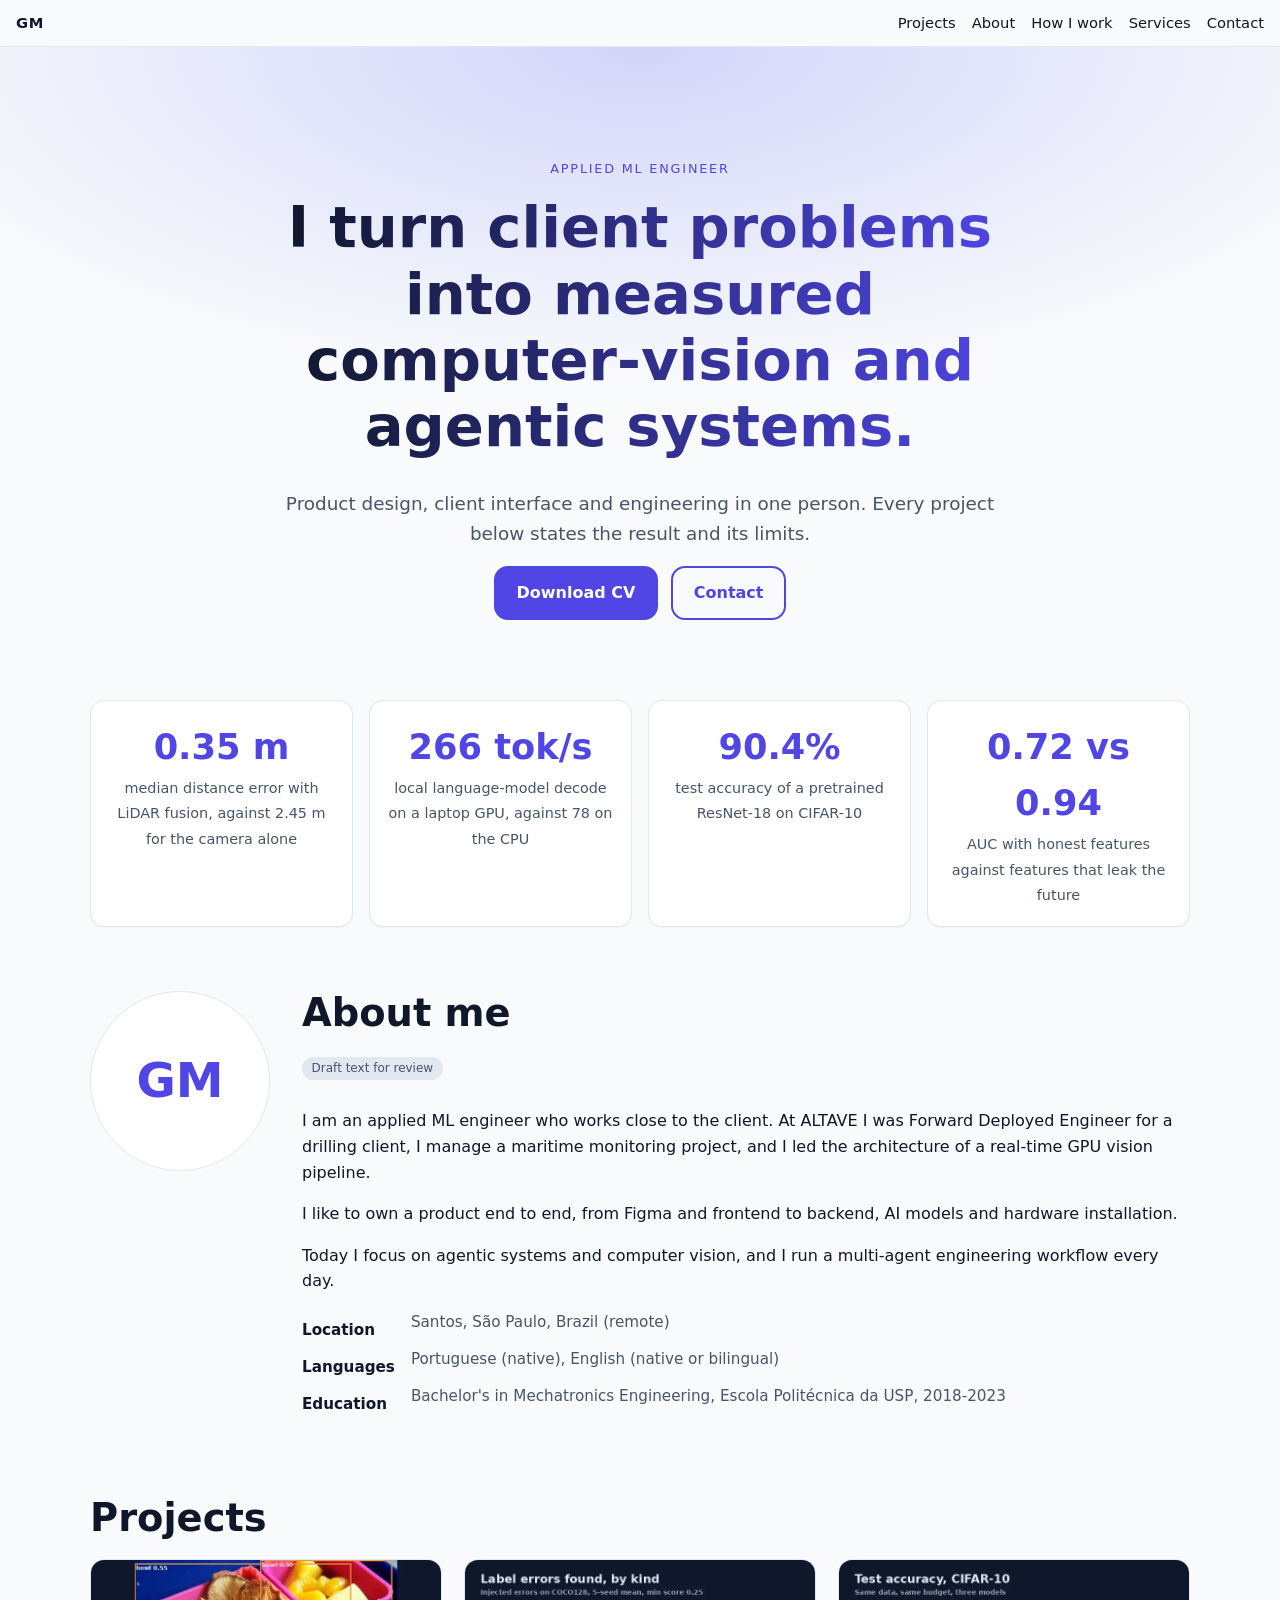
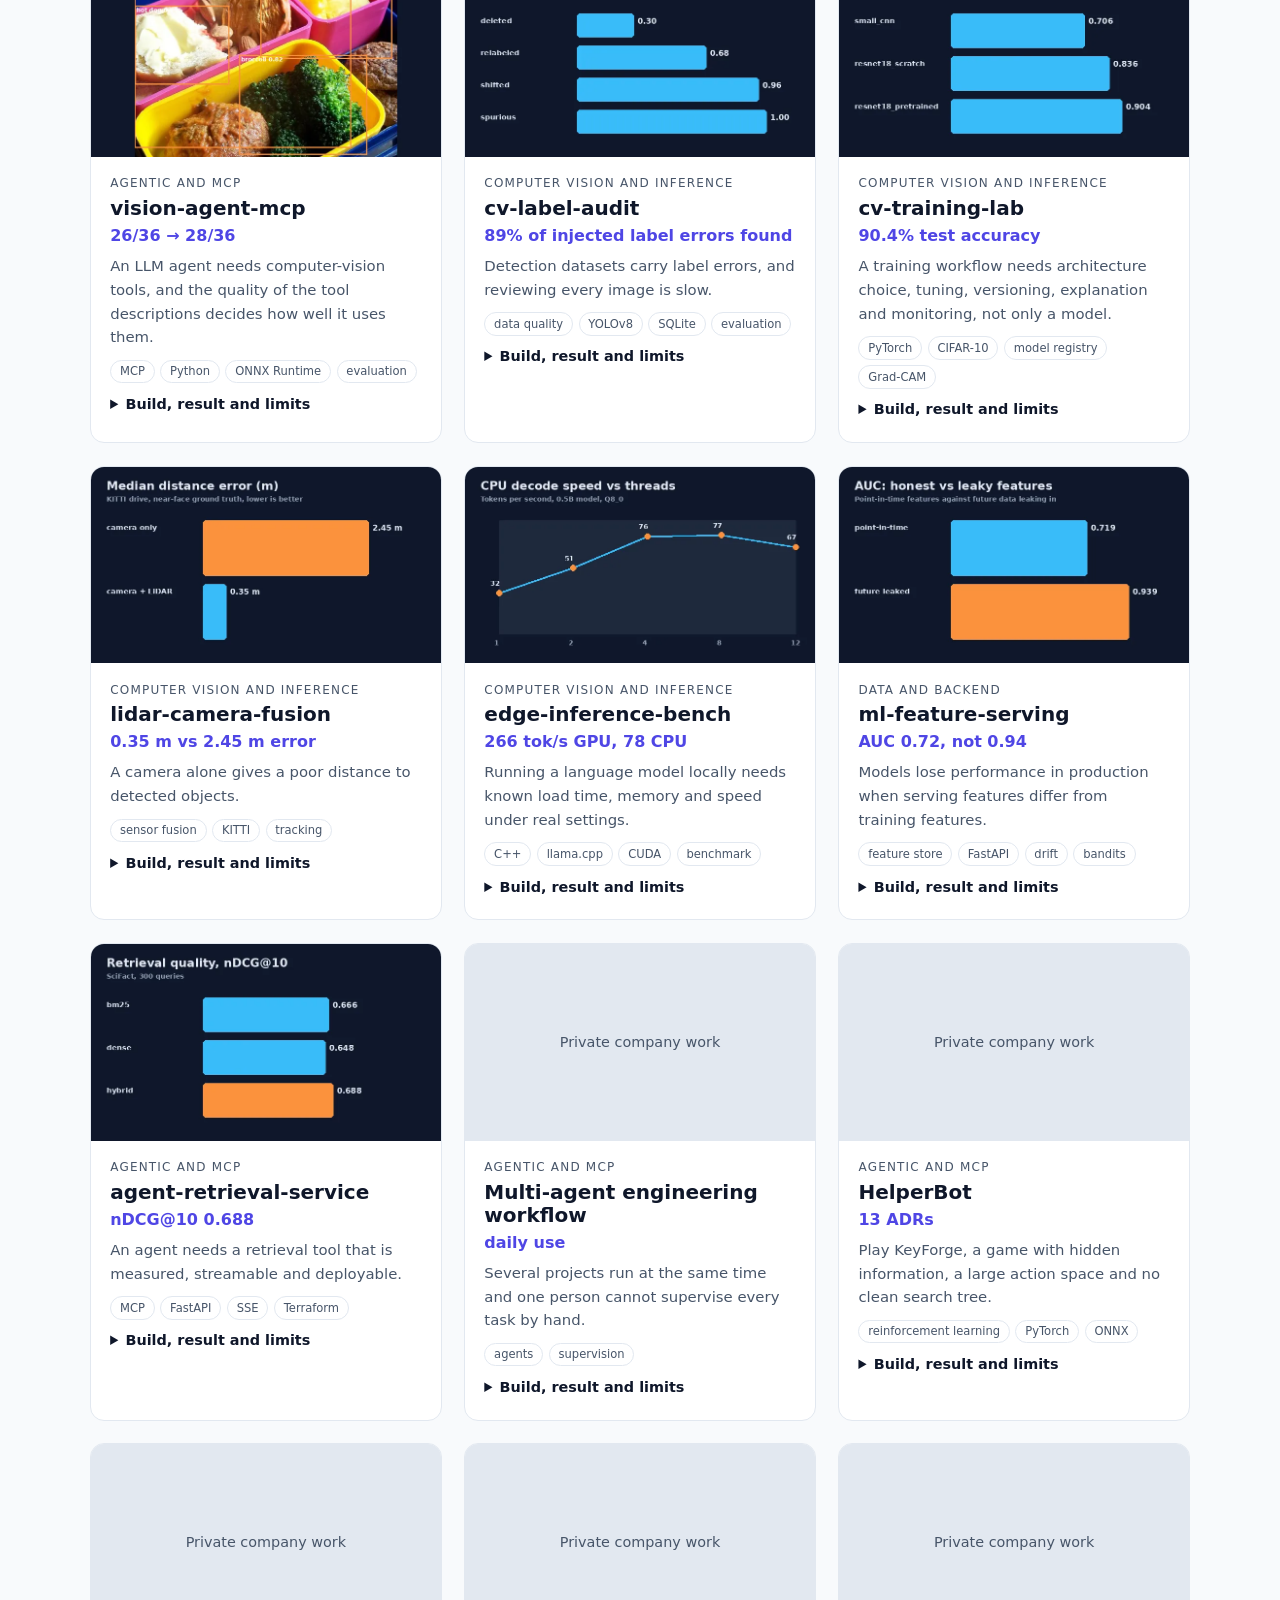
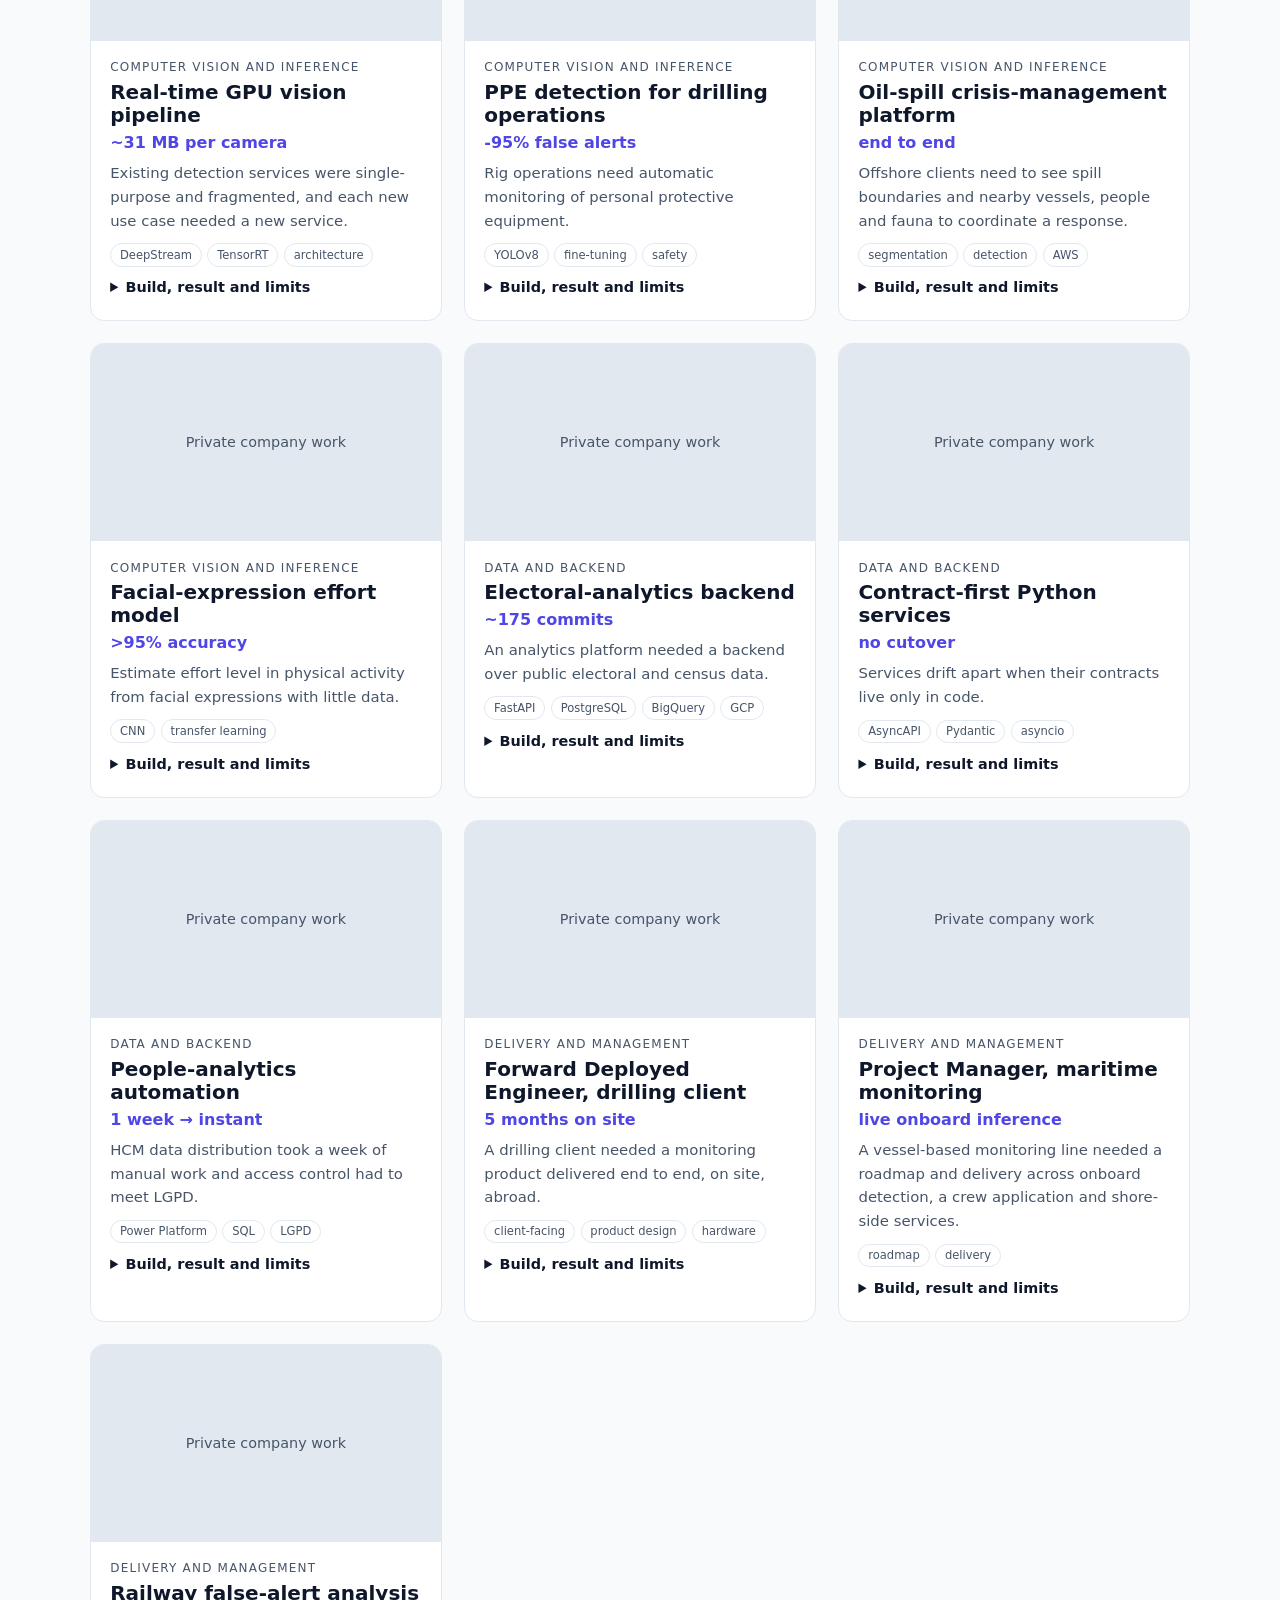
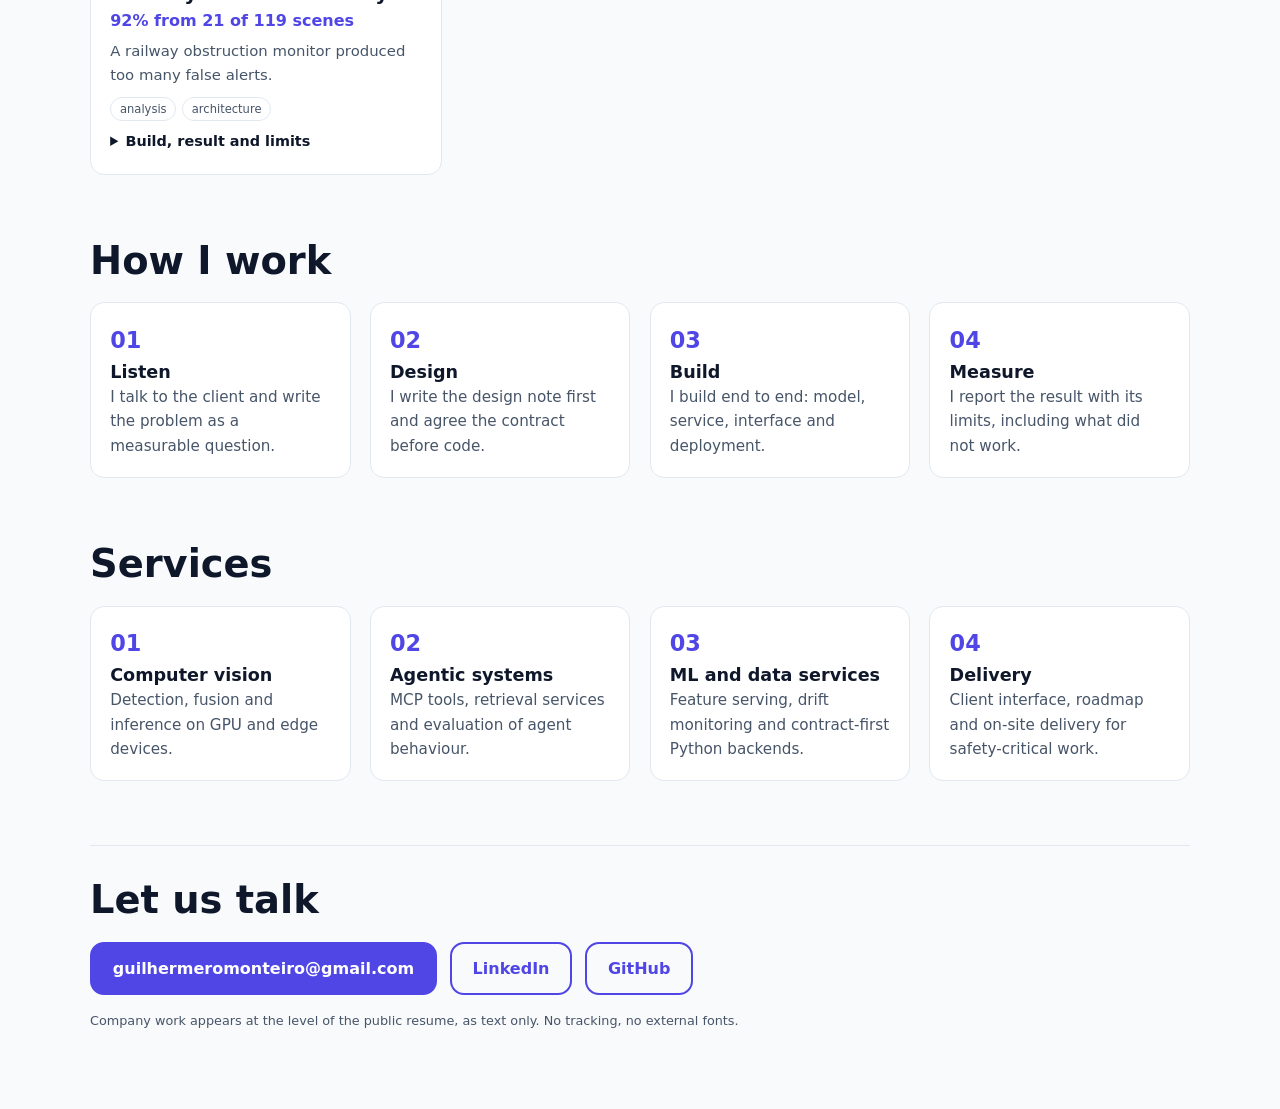
==== variants/a/index.html @ e17268d8 "Add three design variants with demo images, about section and photo slot" ====
<!doctype html>
<html lang="en"><head><meta charset="utf-8"><meta name="viewport" content="width=device-width,initial-scale=1">
<title>Guilherme Monteiro - Portfolio (Product studio)</title>
<meta name="description" content="I turn client problems into measured computer-vision and agentic systems.">
<link rel="stylesheet" href="../base.css"><link rel="stylesheet" href="style.css"></head>
<body class="v-a">
<nav class="bar"><a class="brand" href="#top">GM</a><span><a href="#projects">Projects</a><a href="#about">About</a><a href="#how">How I work</a><a href="#services">Services</a><a href="#contact">Contact</a></span></nav>
<header class="hero" id="top"><div class="hero-inner"><p class="eyebrow">Applied ML engineer</p><h1>I turn client problems into measured computer-vision and agentic systems.</h1><p class="support">Product design, client interface and engineering in one person. Every project below states the result and its limits.</p><p class="cta"><a class="btn primary" href="../../assets/guilherme-monteiro-cv.pdf" download>Download CV</a><a class="btn" href="#contact">Contact</a></p></div></header>
<section class="numbers" aria-label="Key measured numbers"><ul><li class="reveal"><strong>0.35 m</strong><span>median distance error with LiDAR fusion, against 2.45 m for the camera alone</span></li><li class="reveal"><strong>266 tok/s</strong><span>local language-model decode on a laptop GPU, against 78 on the CPU</span></li><li class="reveal"><strong>90.4%</strong><span>test accuracy of a pretrained ResNet-18 on CIFAR-10</span></li><li class="reveal"><strong>0.72 vs 0.94</strong><span>AUC with honest features against features that leak the future</span></li></ul></section>
<main><section class="about reveal" id="about"><div class="photo placeholder" role="img" aria-label="Profile photo placeholder"><span>GM</span></div><div><h2>About me</h2><p class="draft">Draft text for review</p><p>I am an applied ML engineer who works close to the client. At ALTAVE I was Forward Deployed Engineer for a drilling client, I manage a maritime monitoring project, and I led the architecture of a real-time GPU vision pipeline.</p><p>I like to own a product end to end, from Figma and frontend to backend, AI models and hardware installation.</p><p>Today I focus on agentic systems and computer vision, and I run a multi-agent engineering workflow every day.</p><dl class="facts"><dt>Location</dt><dd>Santos, São Paulo, Brazil (remote)</dd><dt>Languages</dt><dd>Portuguese (native), English (native or bilingual)</dd><dt>Education</dt><dd>Bachelor&#x27;s in Mechatronics Engineering, Escola Politécnica da USP, 2018-2023</dd></dl></div></section><section id="projects"><h2>Projects</h2><div class="grid"><article class="card reveal" style="--i:0"><img class="media" src="../../assets/vision-agent-mcp.webp" width="720" height="405" loading="lazy" decoding="async" alt="Output of vision-agent-mcp"><div class="card-body"><p class="kind">Agentic and MCP</p><h3>vision-agent-mcp</h3><p class="headline">26/36 → 28/36</p><p class="problem">An LLM agent needs computer-vision tools, and the quality of the tool descriptions decides how well it uses them.</p><div class="tags"><span class="tag">MCP</span><span class="tag">Python</span><span class="tag">ONNX Runtime</span><span class="tag">evaluation</span></div><details><summary>Build, result and limits</summary><dl><dt>Built</dt><dd>An MCP server with five tools (list, detect, count, summarize and compare images) over a YOLOv8n ONNX detector, and a 36-case harness that scores the agent against COCO128 labels. Typed Python with 14 unit tests.</dd><dt>Result</dt><dd>The agent scored 26/36 with the tools as first written. One sentence in two tool descriptions (retry once at lower confidence) lifted it to 28/36. The detector alone scored 26/36.</dd><dt>Limits</dt><dd>36 cases and one run per setting, so the gain is a signal and not proof. The detector was trained on COCO images, so absolute numbers are optimistic. The README lists two evaluation flaws found and fixed.</dd><dt>Link</dt><dd><a href="https://github.com/guilherme-r-monteiro/vision-agent-mcp">github.com/guilherme-r-monteiro/vision-agent-mcp</a></dd></dl></details></div></article><article class="card reveal" style="--i:1"><img class="media" src="../../assets/cv-label-audit.webp" width="720" height="405" loading="lazy" decoding="async" alt="Output of cv-label-audit"><div class="card-body"><p class="kind">Computer vision and inference</p><h3>cv-label-audit</h3><p class="headline">89% of injected label errors found</p><p class="problem">Detection datasets carry label errors, and reviewing every image is slow.</p><div class="tags"><span class="tag">data quality</span><span class="tag">YOLOv8</span><span class="tag">SQLite</span><span class="tag">evaluation</span></div><details><summary>Build, result and limits</summary><dl><dt>Built</dt><dd>A detector-based audit that flags missing boxes, wrong classes, loose boxes and unsupported boxes, stores findings in SQLite, and ranks images for review with one SQL query. Scored against errors injected with a fixed seed.</dd><dt>Result</dt><dd>Recall 0.89 on auditable injected errors at the lowest threshold, precision 0.23. The top 10 review queue holds an injected error in 72% of images against 31% at random.</dd><dt>Limits</dt><dd>COCO128 only. The detector saw these images in training, so recall is optimistic. Deleted boxes are found only 30% of the time. The audit was revised once after a first run raised too many flags.</dd><dt>Link</dt><dd>Repository: public after review</dd></dl></details></div></article><article class="card reveal" style="--i:2"><img class="media" src="../../assets/cv-training-lab.webp" width="720" height="405" loading="lazy" decoding="async" alt="Output of cv-training-lab"><div class="card-body"><p class="kind">Computer vision and inference</p><h3>cv-training-lab</h3><p class="headline">90.4% test accuracy</p><p class="problem">A training workflow needs architecture choice, tuning, versioning, explanation and monitoring, not only a model.</p><div class="tags"><span class="tag">PyTorch</span><span class="tag">CIFAR-10</span><span class="tag">model registry</span><span class="tag">Grad-CAM</span></div><details><summary>Build, result and limits</summary><dl><dt>Built</dt><dd>A reproducible CIFAR-10 pipeline: three architectures, random hyperparameter search, a file registry with checksums and promotion rules, Grad-CAM with a deletion test, and a drift monitor.</dd><dt>Result</dt><dd>Test accuracy 0.706 (small CNN), 0.837 (ResNet-18 scratch), 0.904 (ResNet-18 pretrained). Search lifted the small CNN from 0.656 to 0.694. The drift monitor had no false alarms and flagged all four corruptions at 0.96 or above.</dd><dt>Limits</dt><dd>One seed per row, 20,000 training images, one GPU. The Grad-CAM check is informative for the scratch model and not for the pretrained one. A first deletion test used an unfair baseline and was replaced.</dd><dt>Link</dt><dd>Repository: public after review</dd></dl></details></div></article><article class="card reveal" style="--i:0"><img class="media" src="../../assets/lidar-camera-fusion.webp" width="720" height="405" loading="lazy" decoding="async" alt="Output of lidar-camera-fusion"><div class="card-body"><p class="kind">Computer vision and inference</p><h3>lidar-camera-fusion</h3><p class="headline">0.35 m vs 2.45 m error</p><p class="problem">A camera alone gives a poor distance to detected objects.</p><div class="tags"><span class="tag">sensor fusion</span><span class="tag">KITTI</span><span class="tag">tracking</span></div><details><summary>Build, result and limits</summary><dl><dt>Built</dt><dd>LiDAR points projected into the image and fused with YOLOv8n detections to estimate object position, plus a nearest-neighbour tracker, scored against KITTI 3D tracklets.</dd><dt>Result</dt><dd>Median distance error 0.35 m with fusion against 2.45 m camera only, and 92% of estimates within 10% against 50%.</dd><dt>Limits</dt><dd>One KITTI drive of 108 frames. The tracker is weak (23 identity switches on 14 tracks). No radar, no 3D detector, no latency measurement.</dd><dt>Link</dt><dd>Repository: public after review</dd></dl></details></div></article><article class="card reveal" style="--i:1"><img class="media" src="../../assets/edge-inference-bench.webp" width="720" height="405" loading="lazy" decoding="async" alt="Output of edge-inference-bench"><div class="card-body"><p class="kind">Computer vision and inference</p><h3>edge-inference-bench</h3><p class="headline">266 tok/s GPU, 78 CPU</p><p class="problem">Running a language model locally needs known load time, memory and speed under real settings.</p><div class="tags"><span class="tag">C++</span><span class="tag">llama.cpp</span><span class="tag">CUDA</span><span class="tag">benchmark</span></div><details><summary>Build, result and limits</summary><dl><dt>Built</dt><dd>A C++17 harness over llama.cpp that measures load time, resident memory, prefill and decode speed, thread scaling, quantisation, load mode and long-session behaviour, on CPU and CUDA builds.</dd><dt>Result</dt><dd>Decode speed stops scaling at 4 threads. Q8_0 decodes 12 to 15% slower than Q4_K_M. On the CPU, decode speed halves between 500 and 3,500 tokens of context. On the GPU it falls 7%.</dd><dt>Limits</dt><dd>One 0.5 B model, one machine, warm page cache. No changes to llama.cpp itself and no Vulkan or Metal build.</dd><dt>Link</dt><dd>Repository: public after review</dd></dl></details></div></article><article class="card reveal" style="--i:2"><img class="media" src="../../assets/ml-feature-serving.webp" width="720" height="405" loading="lazy" decoding="async" alt="Output of ml-feature-serving"><div class="card-body"><p class="kind">Data and backend</p><h3>ml-feature-serving</h3><p class="headline">AUC 0.72, not 0.94</p><p class="problem">Models lose performance in production when serving features differ from training features.</p><div class="tags"><span class="tag">feature store</span><span class="tag">FastAPI</span><span class="tag">drift</span><span class="tag">bandits</span></div><details><summary>Build, result and limits</summary><dl><dt>Built</dt><dd>One feature function shared by training and serving with an as-of rule, an online store, a scoring API that logs model and feature versions, population-stability drift checks, and Thompson-sampling traffic routing, on public credit data.</dd><dt>Result</dt><dd>Leaky features lift AUC from 0.72 to 0.94. Offline and online features agree to 0.0. Routing cut regret from 260 to 18 over 5,000 replayed requests.</dd><dt>Limits</dt><dd>Monthly data, SQLite instead of managed stores, replayed labels instead of live traffic. The drift monitor missed a 1.5 times shift and caught 2 times.</dd><dt>Link</dt><dd>Repository: public after review</dd></dl></details></div></article><article class="card reveal" style="--i:0"><img class="media" src="../../assets/agent-retrieval-service.webp" width="720" height="405" loading="lazy" decoding="async" alt="Output of agent-retrieval-service"><div class="card-body"><p class="kind">Agentic and MCP</p><h3>agent-retrieval-service</h3><p class="headline">nDCG@10 0.688</p><p class="problem">An agent needs a retrieval tool that is measured, streamable and deployable.</p><div class="tags"><span class="tag">MCP</span><span class="tag">FastAPI</span><span class="tag">SSE</span><span class="tag">Terraform</span></div><details><summary>Build, result and limits</summary><dl><dt>Built</dt><dd>BM25, dense and hybrid retrieval over SciFact, exposed as an MCP tool and a Server-Sent Events API, with a Dockerfile, a CI workflow and validated Terraform for Cloud Run.</dd><dt>Result</dt><dd>Hybrid nDCG@10 0.688 against 0.666 for BM25 and 0.648 for dense. The BM25 score matches the published value.</dd><dt>Limits</dt><dd>No language model in the loop. Terraform was validated and never applied. No authentication.</dd><dt>Link</dt><dd>Repository: public after review</dd></dl></details></div></article><article class="card reveal" style="--i:1"><div class="media media-text" aria-hidden="true"><span>Private company work</span></div><div class="card-body"><p class="kind">Agentic and MCP</p><h3>Multi-agent engineering workflow</h3><p class="headline">daily use</p><p class="problem">Several projects run at the same time and one person cannot supervise every task by hand.</p><div class="tags"><span class="tag">agents</span><span class="tag">supervision</span></div><details><summary>Build, result and limits</summary><dl><dt>Built</dt><dd>A daily workflow with leads, workers, supervision and decision routing, used to deliver across the projects on this page.</dd><dt>Result</dt><dd>Used every working day on real delivery.</dd><dt>Limits</dt><dd>Internal tooling. It has no public repository and no benchmark.</dd><dt>Link</dt><dd>Private company work. No public repository.</dd></dl></details></div></article><article class="card reveal" style="--i:2"><div class="media media-text" aria-hidden="true"><span>Private company work</span></div><div class="card-body"><p class="kind">Agentic and MCP</p><h3>HelperBot</h3><p class="headline">13 ADRs</p><p class="problem">Play KeyForge, a game with hidden information, a large action space and no clean search tree.</p><div class="tags"><span class="tag">reinforcement learning</span><span class="tag">PyTorch</span><span class="tag">ONNX</span></div><details><summary>Build, result and limits</summary><dl><dt>Built</dt><dd>An AlphaZero-style self-play agent (MCTS plus a learned policy and value network) that plays through the open-source keyteki engine. Hexagonal layers across Python training and Node.js inference. 13 architecture decision records, a PRD and the full task tree are committed with the code.</dd><dt>Result</dt><dd>Training and inference run end to end through the game engine.</dd><dt>Limits</dt><dd>Independent project. No published win-rate benchmark.</dd><dt>Link</dt><dd><a href="https://github.com/guilherme-r-monteiro/helper-bot">github.com/guilherme-r-monteiro/helper-bot</a></dd></dl></details></div></article><article class="card reveal" style="--i:0"><div class="media media-text" aria-hidden="true"><span>Private company work</span></div><div class="card-body"><p class="kind">Computer vision and inference</p><h3>Real-time GPU vision pipeline</h3><p class="headline">~31 MB per camera</p><p class="problem">Existing detection services were single-purpose and fragmented, and each new use case needed a new service.</p><div class="tags"><span class="tag">DeepStream</span><span class="tag">TensorRT</span><span class="tag">architecture</span></div><details><summary>Build, result and limits</summary><dl><dt>Built</dt><dd>Led the architecture of a next-generation pipeline: multi-stream decode, batched inference, concurrency model, service boundaries and an incremental migration path. Consolidated the services into one configurable inference layer behind a minimal shared contract. Tradeoffs are recorded as architecture decision records.</dd><dt>Result</dt><dd>A lean edge camera runtime measured about 31 MB of extra memory per additional FHD camera against a 250 MB budget, with a design target of at least 9 concurrent FHD cameras per x86_64 host.</dd><dt>Limits</dt><dd>Company work. Numbers are from design and measurement on the team&#x27;s own hardware.</dd><dt>Link</dt><dd>Private company work. No public repository.</dd></dl></details></div></article><article class="card reveal" style="--i:1"><div class="media media-text" aria-hidden="true"><span>Private company work</span></div><div class="card-body"><p class="kind">Computer vision and inference</p><h3>PPE detection for drilling operations</h3><p class="headline">-95% false alerts</p><p class="problem">Rig operations need automatic monitoring of personal protective equipment.</p><div class="tags"><span class="tag">YOLOv8</span><span class="tag">fine-tuning</span><span class="tag">safety</span></div><details><summary>Build, result and limits</summary><dl><dt>Built</dt><dd>Fine-tuned detection models on annotated drill-floor data and wired alert emission into the platform. Added LLM-based validation of safety-equipment alerts.</dd><dt>Result</dt><dd>LLM validation cut false positives by over 95%, at the cost of one Gemini inference per alert.</dd><dt>Limits</dt><dd>Company work. Client details are not published.</dd><dt>Link</dt><dd>Private company work. No public repository.</dd></dl></details></div></article><article class="card reveal" style="--i:2"><div class="media media-text" aria-hidden="true"><span>Private company work</span></div><div class="card-body"><p class="kind">Computer vision and inference</p><h3>Oil-spill crisis-management platform</h3><p class="headline">end to end</p><p class="problem">Offshore clients need to see spill boundaries and nearby vessels, people and fauna to coordinate a response.</p><div class="tags"><span class="tag">segmentation</span><span class="tag">detection</span><span class="tag">AWS</span></div><details><summary>Build, result and limits</summary><dl><dt>Built</dt><dd>An end-to-end platform: instance segmentation for spill boundaries, object detection for vessels, people and fauna, and an operational coordination interface on AWS.</dd><dt>Result</dt><dd>Delivered to offshore clients.</dd><dt>Limits</dt><dd>Company work. No public metrics.</dd><dt>Link</dt><dd>Private company work. No public repository.</dd></dl></details></div></article><article class="card reveal" style="--i:0"><div class="media media-text" aria-hidden="true"><span>Private company work</span></div><div class="card-body"><p class="kind">Computer vision and inference</p><h3>Facial-expression effort model</h3><p class="headline">&gt;95% accuracy</p><p class="problem">Estimate effort level in physical activity from facial expressions with little data.</p><div class="tags"><span class="tag">CNN</span><span class="tag">transfer learning</span></div><details><summary>Build, result and limits</summary><dl><dt>Built</dt><dd>A convolutional network with transfer learning, data augmentation and data cleaning (2022-2023).</dd><dt>Result</dt><dd>Over 95% accuracy on low data with no overfitting.</dd><dt>Limits</dt><dd>Small dataset. Not validated on new subjects.</dd><dt>Link</dt><dd>Private company work. No public repository.</dd></dl></details></div></article><article class="card reveal" style="--i:1"><div class="media media-text" aria-hidden="true"><span>Private company work</span></div><div class="card-body"><p class="kind">Data and backend</p><h3>Electoral-analytics backend</h3><p class="headline">~175 commits</p><p class="problem">An analytics platform needed a backend over public electoral and census data.</p><div class="tags"><span class="tag">FastAPI</span><span class="tag">PostgreSQL</span><span class="tag">BigQuery</span><span class="tag">GCP</span></div><details><summary>Build, result and limits</summary><dl><dt>Built</dt><dd>The whole backend: a FastAPI service over BigQuery data, a PostgreSQL store with Alembic migrations, JWT authentication, rate limiting, transactional email, Docker and GCP deployment, and a test suite.</dd><dt>Result</dt><dd>About 175 commits over four months as a freelance engineer.</dd><dt>Limits</dt><dd>Client project. The code is private.</dd><dt>Link</dt><dd>Private company work. No public repository.</dd></dl></details></div></article><article class="card reveal" style="--i:2"><div class="media media-text" aria-hidden="true"><span>Private company work</span></div><div class="card-body"><p class="kind">Data and backend</p><h3>Contract-first Python services</h3><p class="headline">no cutover</p><p class="problem">Services drift apart when their contracts live only in code.</p><div class="tags"><span class="tag">AsyncAPI</span><span class="tag">Pydantic</span><span class="tag">asyncio</span></div><details><summary>Build, result and limits</summary><dl><dt>Built</dt><dd>Typed services built on AsyncAPI and JSON Schema contracts with generated Pydantic v2 models. A zone-evaluation library on hexagonal architecture, released next to its predecessor so consumers could migrate without a coordinated cutover.</dd><dt>Result</dt><dd>Consumers migrated without a coordinated cutover.</dd><dt>Limits</dt><dd>Company work.</dd><dt>Link</dt><dd>Private company work. No public repository.</dd></dl></details></div></article><article class="card reveal" style="--i:0"><div class="media media-text" aria-hidden="true"><span>Private company work</span></div><div class="card-body"><p class="kind">Data and backend</p><h3>People-analytics automation</h3><p class="headline">1 week → instant</p><p class="problem">HCM data distribution took a week of manual work and access control had to meet LGPD.</p><div class="tags"><span class="tag">Power Platform</span><span class="tag">SQL</span><span class="tag">LGPD</span></div><details><summary>Build, result and limits</summary><dl><dt>Built</dt><dd>Automated the distribution flow, built access-control applications for HCM data and attrition dashboards with sentiment analysis of free-text answers.</dd><dt>Result</dt><dd>Distribution went from a week of manual work to immediate.</dd><dt>Limits</dt><dd>Earlier career work at Braskem.</dd><dt>Link</dt><dd>Private company work. No public repository.</dd></dl></details></div></article><article class="card reveal" style="--i:1"><div class="media media-text" aria-hidden="true"><span>Private company work</span></div><div class="card-body"><p class="kind">Delivery and management</p><h3>Forward Deployed Engineer, drilling client</h3><p class="headline">5 months on site</p><p class="problem">A drilling client needed a monitoring product delivered end to end, on site, abroad.</p><div class="tags"><span class="tag">client-facing</span><span class="tag">product design</span><span class="tag">hardware</span></div><details><summary>Build, result and limits</summary><dl><dt>Built</dt><dd>Led client interaction with the operations teams. Designed an after-action review product from requirements to Figma, then built its frontend and backend. Drove the target architecture (site-scoped rules, an edge runtime that closes the loop with no cloud link, a cloud control plane) with 43 platform requirements traced to design elements. Installed and commissioned camera, recorder and edge-box hardware at the rig.</dd><dt>Result</dt><dd>Five months on site abroad, in two stints in 2026.</dd><dt>Limits</dt><dd>Company work. Client details are not published.</dd><dt>Link</dt><dd>Private company work. No public repository.</dd></dl></details></div></article><article class="card reveal" style="--i:2"><div class="media media-text" aria-hidden="true"><span>Private company work</span></div><div class="card-body"><p class="kind">Delivery and management</p><h3>Project Manager, maritime monitoring</h3><p class="headline">live onboard inference</p><p class="problem">A vessel-based monitoring line needed a roadmap and delivery across onboard detection, a crew application and shore-side services.</p><div class="tags"><span class="tag">roadmap</span><span class="tag">delivery</span></div><details><summary>Build, result and limits</summary><dl><dt>Built</dt><dd>Ran the roadmap and delivery. Delivered person and vessel detection with live inference on onboard video, and traced and fixed the model-format and GPU-memory defects that blocked it. Drove the bridge application work.</dd><dt>Result</dt><dd>Live onboard inference delivered.</dd><dt>Limits</dt><dd>Company work. Client details are not published.</dd><dt>Link</dt><dd>Private company work. No public repository.</dd></dl></details></div></article><article class="card reveal" style="--i:0"><div class="media media-text" aria-hidden="true"><span>Private company work</span></div><div class="card-body"><p class="kind">Delivery and management</p><h3>Railway false-alert analysis</h3><p class="headline">92% from 21 of 119 scenes</p><p class="problem">A railway obstruction monitor produced too many false alerts.</p><div class="tags"><span class="tag">analysis</span><span class="tag">architecture</span></div><details><summary>Build, result and limits</summary><dl><dt>Built</dt><dd>Analysed 67,000 alert thumbnails and showed that 21 of 119 camera scenes produced 92% of false alerts. Recommended a per-scene temporal model over the per-frame classifier. Managed the developers.</dd><dt>Result</dt><dd>92% of false alerts traced to 21 of 119 scenes.</dd><dt>Limits</dt><dd>Company work. The recommendation is a design choice and was not proven in this analysis.</dd><dt>Link</dt><dd>Private company work. No public repository.</dd></dl></details></div></article></div></section>
<div id="how"><section class="steps"><h2>How I work</h2><ol><li class="reveal" style="--i:0"><span class="step-no">01</span><h3>Listen</h3><p>I talk to the client and write the problem as a measurable question.</p></li><li class="reveal" style="--i:1"><span class="step-no">02</span><h3>Design</h3><p>I write the design note first and agree the contract before code.</p></li><li class="reveal" style="--i:2"><span class="step-no">03</span><h3>Build</h3><p>I build end to end: model, service, interface and deployment.</p></li><li class="reveal" style="--i:3"><span class="step-no">04</span><h3>Measure</h3><p>I report the result with its limits, including what did not work.</p></li></ol></section></div>
<div id="services"><section class="steps services"><h2>Services</h2><ol><li class="reveal" style="--i:0"><span class="step-no">01</span><h3>Computer vision</h3><p>Detection, fusion and inference on GPU and edge devices.</p></li><li class="reveal" style="--i:1"><span class="step-no">02</span><h3>Agentic systems</h3><p>MCP tools, retrieval services and evaluation of agent behaviour.</p></li><li class="reveal" style="--i:2"><span class="step-no">03</span><h3>ML and data services</h3><p>Feature serving, drift monitoring and contract-first Python backends.</p></li><li class="reveal" style="--i:3"><span class="step-no">04</span><h3>Delivery</h3><p>Client interface, roadmap and on-site delivery for safety-critical work.</p></li></ol></section></div></main>
<footer id="contact"><h2>Let us talk</h2><p><a class="btn primary" href="mailto:guilhermeromonteiro@gmail.com">guilhermeromonteiro@gmail.com</a><a class="btn" href="https://www.linkedin.com/in/grmonteiro">LinkedIn</a><a class="btn" href="https://github.com/guilherme-r-monteiro">GitHub</a></p>
<p class="small">Company work appears at the level of the public resume, as text only. No tracking, no external fonts.</p></footer>
<script src="../shared.js" defer></script></body></html>
---- variants/base.css ----
*{box-sizing:border-box}
html{scroll-behavior:smooth}
body{margin:0;background:var(--bg);color:var(--ink);font:16px/1.6 var(--font);-webkit-font-smoothing:antialiased}
a{color:var(--accent)}
img{max-width:100%;height:auto;display:block}
h1,h2,h3{line-height:1.15;margin:0 0 .5em;font-family:var(--display,var(--font))}
.bar{position:sticky;top:0;z-index:5;display:flex;justify-content:space-between;align-items:center;padding:.7rem 16px;background:var(--bar);backdrop-filter:blur(8px);border-bottom:1px solid var(--line)}
.bar span{display:flex;gap:1rem;flex-wrap:wrap;justify-content:flex-end}
.bar a{text-decoration:none;color:var(--ink);font-size:.92rem}
.brand{font-weight:800;letter-spacing:.05em}
.hero,.numbers,main,footer{width:min(1100px,100% - 32px);margin-inline:auto}
.hero{position:relative;padding:clamp(3rem,10vw,7rem) 0 clamp(2rem,6vw,4rem)}
.hero-inner{position:relative;max-width:46rem}
.eyebrow{text-transform:uppercase;letter-spacing:.14em;font-size:.8rem;color:var(--accent);margin:0 0 1rem}
.hero h1{font-size:clamp(2rem,6vw,3.6rem)}
.support{font-size:1.15rem;color:var(--muted)}
.cta,footer p{display:flex;gap:.8rem;flex-wrap:wrap}
.btn{display:inline-block;padding:.75rem 1.3rem;border-radius:var(--radius);border:2px solid var(--accent);color:var(--accent);text-decoration:none;font-weight:600;transition:transform .2s,box-shadow .2s,background .2s}
.btn.primary{background:var(--accent);color:var(--on-accent)}
.btn:hover{transform:translateY(-2px);box-shadow:var(--shadow)}
.numbers ul{list-style:none;margin:0 0 3rem;padding:0;display:grid;grid-template-columns:repeat(auto-fit,minmax(210px,1fr));gap:1rem}
.numbers li{padding:1.1rem;border-radius:var(--radius);background:var(--card);border:1px solid var(--line)}
.numbers strong{display:block;font-size:clamp(1.6rem,4vw,2.2rem);font-family:var(--display,var(--font));color:var(--accent)}
.numbers span{font-size:.9rem;color:var(--muted)}
section{margin-bottom:4rem}
h2{font-size:clamp(1.6rem,4vw,2.4rem)}
.about{display:grid;grid-template-columns:auto 1fr;gap:2rem;align-items:start}
.photo{width:180px;height:180px;border-radius:var(--photo-radius,50%);object-fit:cover;background:var(--card);border:1px solid var(--line)}
.placeholder{display:grid;place-items:center;font-size:3rem;font-weight:800;color:var(--accent)}
.draft{display:inline-block;font-size:.75rem;padding:.1rem .6rem;border-radius:99px;background:var(--line);color:var(--muted);margin:0 0 .8rem}
.facts{display:grid;grid-template-columns:auto 1fr;gap:.3rem 1rem;font-size:.95rem}
.facts dt{font-weight:700}.facts dd{margin:0;color:var(--muted)}
.grid{display:grid;grid-template-columns:repeat(auto-fill,minmax(310px,1fr));gap:1.4rem}
.card{display:flex;flex-direction:column;border-radius:var(--radius);background:var(--card);border:1px solid var(--line);overflow:hidden;transition:transform .25s,box-shadow .25s}
.card:hover{transform:translateY(-6px);box-shadow:var(--shadow)}
.media{width:100%;aspect-ratio:16/9;object-fit:cover;background:var(--line)}
.media-text{display:grid;place-items:center;color:var(--muted);font-size:.9rem}
.card-body{padding:1.1rem 1.2rem 1.3rem}
.kind{margin:0;font-size:.75rem;text-transform:uppercase;letter-spacing:.1em;color:var(--muted)}
.card h3{font-size:1.25rem;margin:.2rem 0}
.headline{font-weight:700;color:var(--accent);margin:0 0 .4rem}
.problem{font-size:.93rem;color:var(--muted);margin:0 0 .6rem}
.tags{display:flex;flex-wrap:wrap;gap:.35rem;margin-bottom:.6rem}
.tag{font-size:.72rem;padding:.1rem .55rem;border-radius:99px;border:1px solid var(--line);color:var(--muted)}
summary{cursor:pointer;font-weight:600;font-size:.9rem}
dl{font-size:.9rem}dt{font-weight:700;margin-top:.5rem}dd{margin:0;color:var(--muted)}
.steps ol{list-style:none;margin:0;padding:0;display:grid;grid-template-columns:repeat(auto-fit,minmax(220px,1fr));gap:1.2rem}
.steps li{padding:1.2rem;border-radius:var(--radius);background:var(--card);border:1px solid var(--line)}
.step-no{font-family:var(--display,var(--font));font-weight:800;color:var(--accent);font-size:1.4rem}
.steps h3{font-size:1.1rem;margin:.2rem 0}.steps p{margin:0;color:var(--muted);font-size:.95rem}
footer{padding:2rem 0 4rem;border-top:1px solid var(--line)}
.small{font-size:.8rem;color:var(--muted)}
.motion .reveal{opacity:0;transform:translateY(24px);transition:opacity .6s ease,transform .6s ease;transition-delay:calc(var(--i,0)*80ms)}
.motion .reveal.in{opacity:1;transform:none}
@media (max-width:640px){.about{grid-template-columns:1fr}.photo{width:130px;height:130px}.bar span{gap:.6rem}.bar a{font-size:.8rem}}
@media (prefers-reduced-motion:reduce){*,*::before,*::after{animation:none!important;transition:none!important;scroll-behavior:auto!important}.reveal{opacity:1!important;transform:none!important}}
---- variants/a/style.css ----
:root{--bg:#f8fafc;--ink:#0f172a;--muted:#475569;--accent:#4f46e5;--on-accent:#fff;--card:#fff;--line:#e2e8f0;--bar:rgba(248,250,252,.85);--radius:14px;--shadow:0 14px 34px rgba(79,70,229,.18);--font:system-ui,-apple-system,"Segoe UI",Roboto,sans-serif}
@media (prefers-color-scheme:dark){:root{--bg:#0b1020;--ink:#e5e7eb;--muted:#94a3b8;--accent:#818cf8;--on-accent:#0b1020;--card:#131a2e;--line:#243049;--bar:rgba(11,16,32,.85);--shadow:0 14px 34px rgba(0,0,0,.5)}}
.hero{text-align:center}.hero-inner{margin-inline:auto}.cta{justify-content:center}
.hero::before{content:"";position:absolute;inset:0 -10% auto;height:340px;background:radial-gradient(60% 100% at 50% 0,rgba(99,102,241,.25),transparent);z-index:-1}
.hero h1{background:linear-gradient(90deg,var(--ink),var(--accent));-webkit-background-clip:text;background-clip:text;color:transparent}
.numbers li{text-align:center;box-shadow:0 1px 2px rgba(0,0,0,.04)}
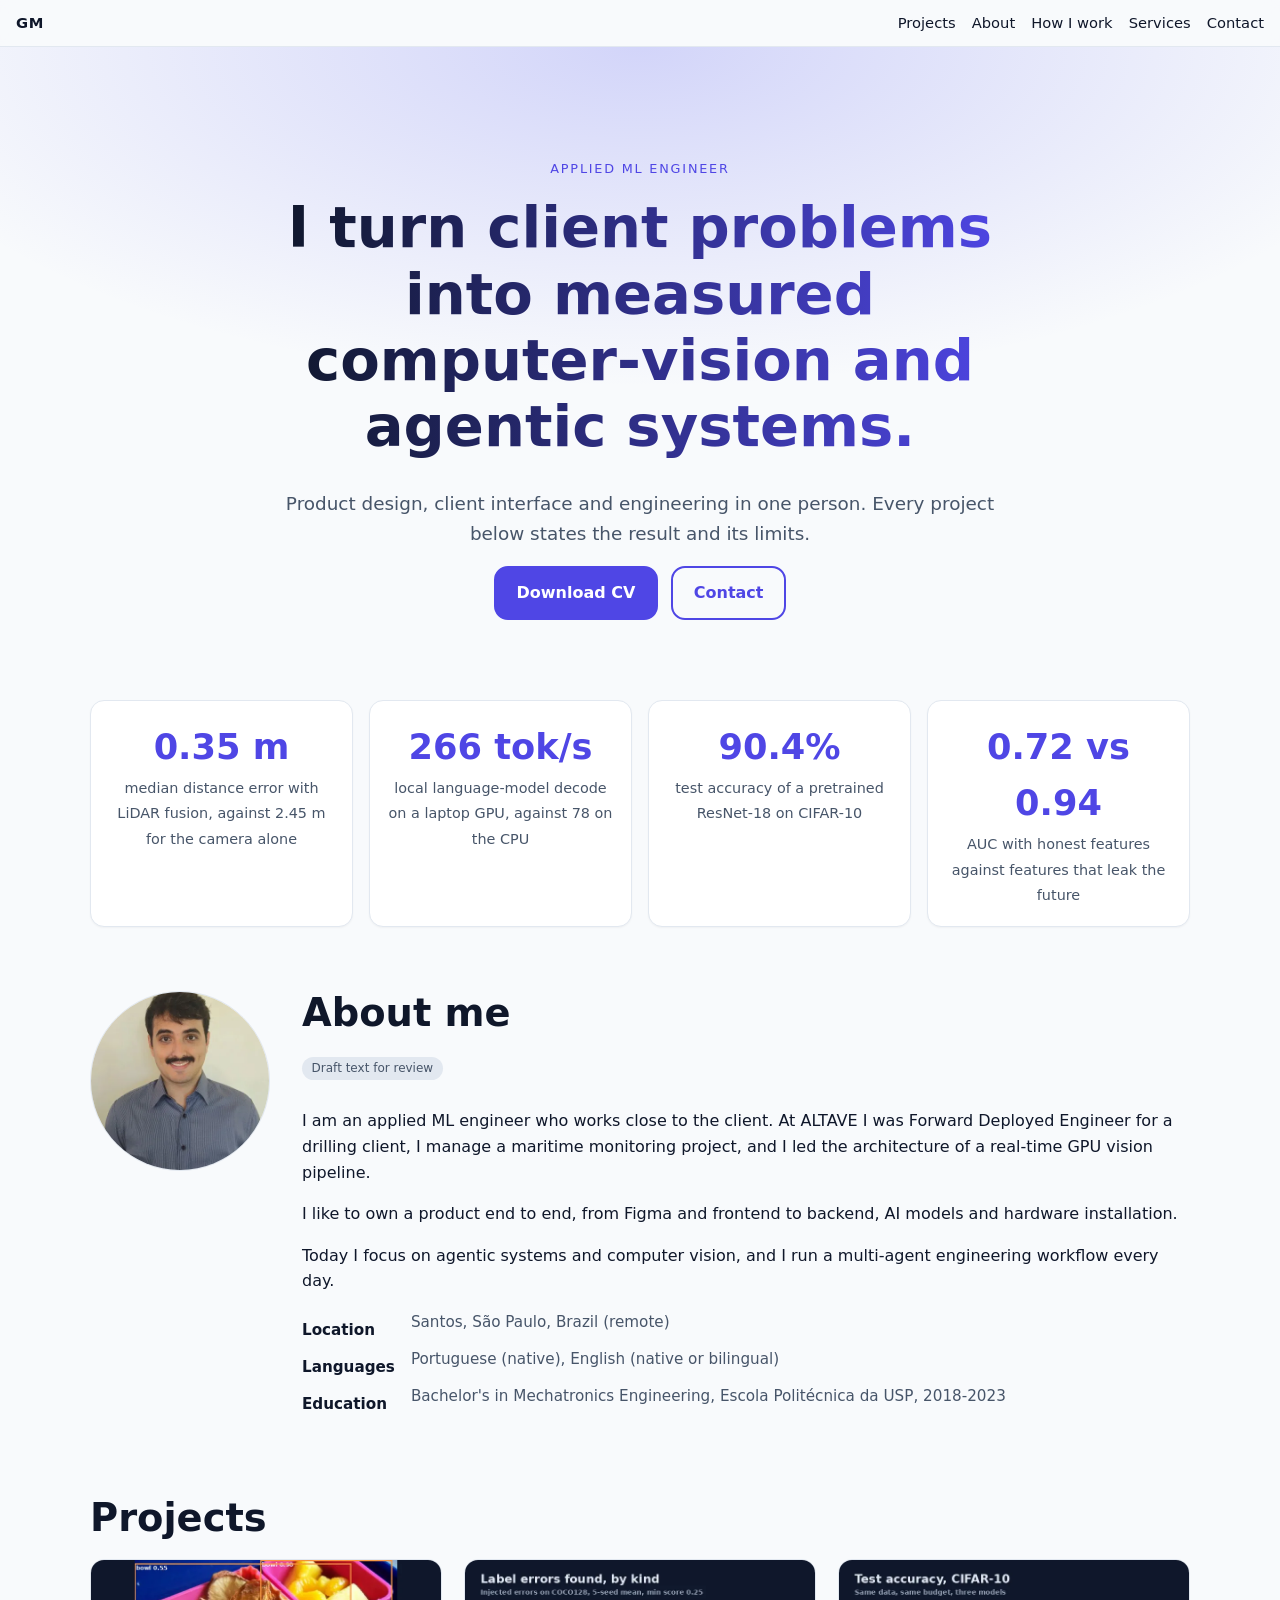
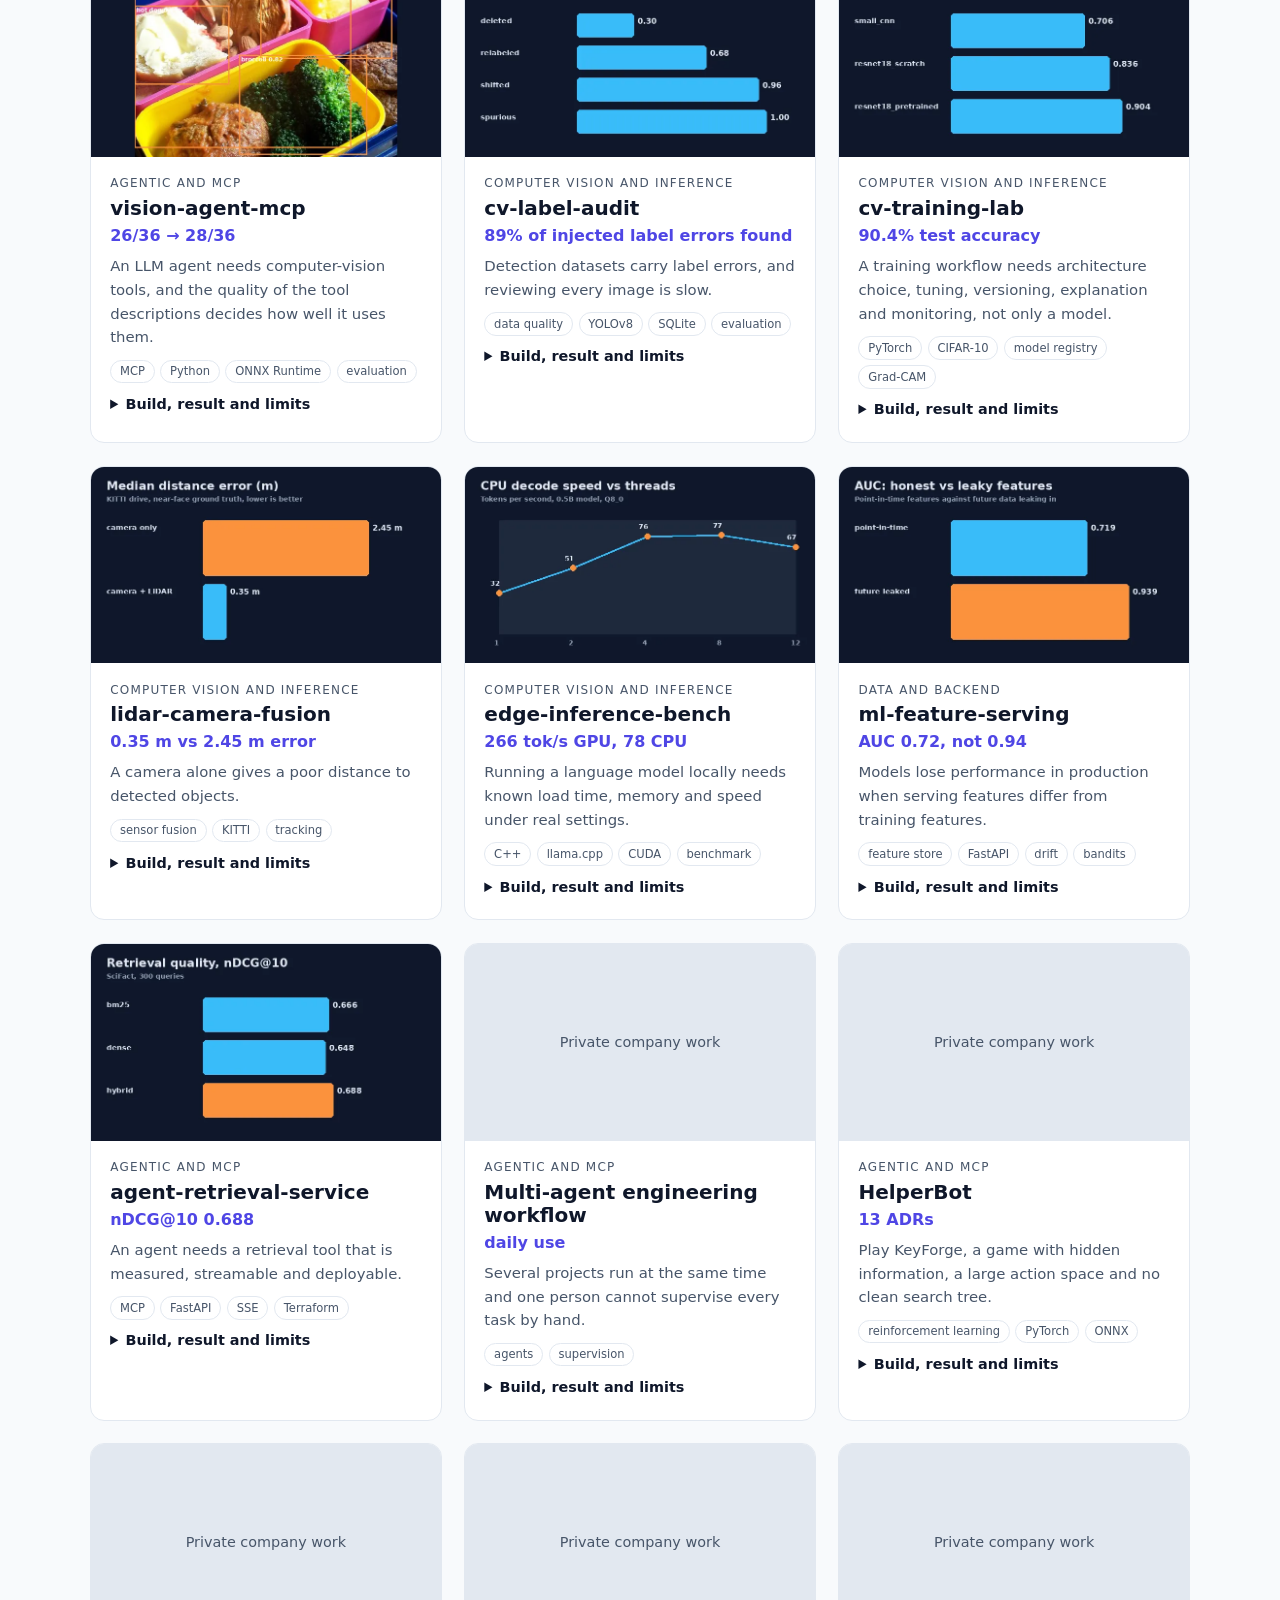
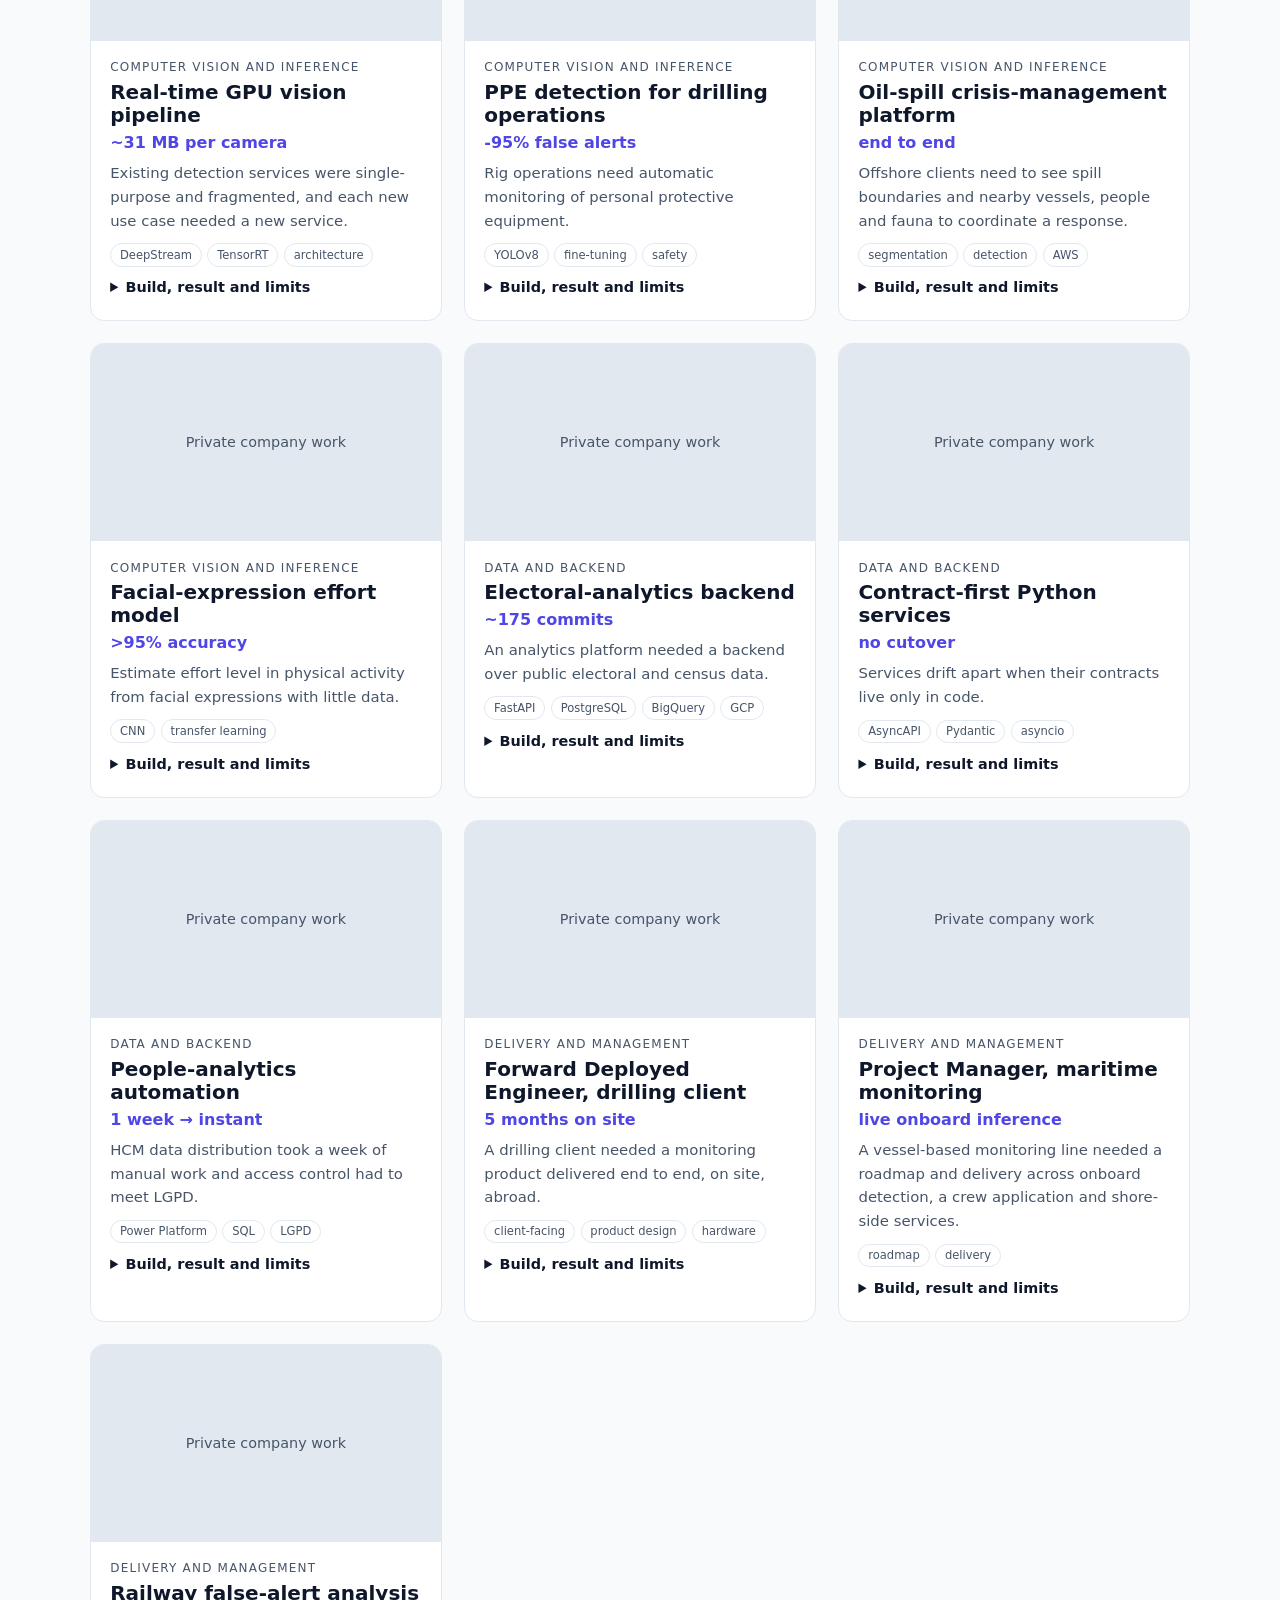
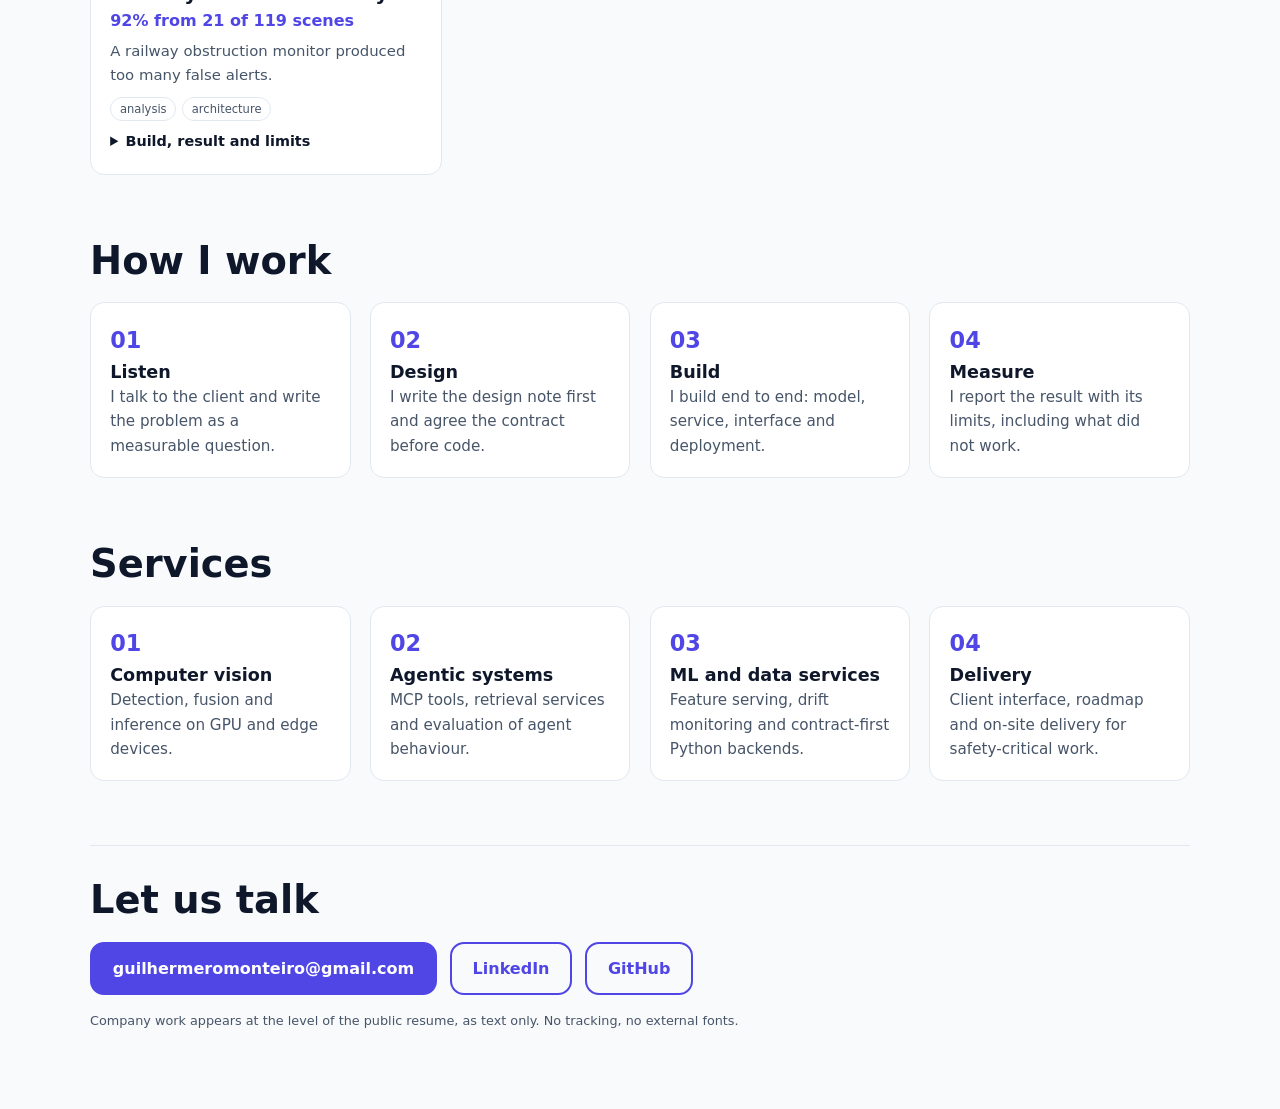
==== commit 4157f51f: "Use profile photo in all variants" ====
--- a/variants/a/index.html
+++ b/variants/a/index.html
@@ -7,7 +7,7 @@
 <nav class="bar"><a class="brand" href="#top">GM</a><span><a href="#projects">Projects</a><a href="#about">About</a><a href="#how">How I work</a><a href="#services">Services</a><a href="#contact">Contact</a></span></nav>
 <header class="hero" id="top"><div class="hero-inner"><p class="eyebrow">Applied ML engineer</p><h1>I turn client problems into measured computer-vision and agentic systems.</h1><p class="support">Product design, client interface and engineering in one person. Every project below states the result and its limits.</p><p class="cta"><a class="btn primary" href="../../assets/guilherme-monteiro-cv.pdf" download>Download CV</a><a class="btn" href="#contact">Contact</a></p></div></header>
 <section class="numbers" aria-label="Key measured numbers"><ul><li class="reveal"><strong>0.35 m</strong><span>median distance error with LiDAR fusion, against 2.45 m for the camera alone</span></li><li class="reveal"><strong>266 tok/s</strong><span>local language-model decode on a laptop GPU, against 78 on the CPU</span></li><li class="reveal"><strong>90.4%</strong><span>test accuracy of a pretrained ResNet-18 on CIFAR-10</span></li><li class="reveal"><strong>0.72 vs 0.94</strong><span>AUC with honest features against features that leak the future</span></li></ul></section>
-<main><section class="about reveal" id="about"><div class="photo placeholder" role="img" aria-label="Profile photo placeholder"><span>GM</span></div><div><h2>About me</h2><p class="draft">Draft text for review</p><p>I am an applied ML engineer who works close to the client. At ALTAVE I was Forward Deployed Engineer for a drilling client, I manage a maritime monitoring project, and I led the architecture of a real-time GPU vision pipeline.</p><p>I like to own a product end to end, from Figma and frontend to backend, AI models and hardware installation.</p><p>Today I focus on agentic systems and computer vision, and I run a multi-agent engineering workflow every day.</p><dl class="facts"><dt>Location</dt><dd>Santos, São Paulo, Brazil (remote)</dd><dt>Languages</dt><dd>Portuguese (native), English (native or bilingual)</dd><dt>Education</dt><dd>Bachelor&#x27;s in Mechatronics Engineering, Escola Politécnica da USP, 2018-2023</dd></dl></div></section><section id="projects"><h2>Projects</h2><div class="grid"><article class="card reveal" style="--i:0"><img class="media" src="../../assets/vision-agent-mcp.webp" width="720" height="405" loading="lazy" decoding="async" alt="Output of vision-agent-mcp"><div class="card-body"><p class="kind">Agentic and MCP</p><h3>vision-agent-mcp</h3><p class="headline">26/36 → 28/36</p><p class="problem">An LLM agent needs computer-vision tools, and the quality of the tool descriptions decides how well it uses them.</p><div class="tags"><span class="tag">MCP</span><span class="tag">Python</span><span class="tag">ONNX Runtime</span><span class="tag">evaluation</span></div><details><summary>Build, result and limits</summary><dl><dt>Built</dt><dd>An MCP server with five tools (list, detect, count, summarize and compare images) over a YOLOv8n ONNX detector, and a 36-case harness that scores the agent against COCO128 labels. Typed Python with 14 unit tests.</dd><dt>Result</dt><dd>The agent scored 26/36 with the tools as first written. One sentence in two tool descriptions (retry once at lower confidence) lifted it to 28/36. The detector alone scored 26/36.</dd><dt>Limits</dt><dd>36 cases and one run per setting, so the gain is a signal and not proof. The detector was trained on COCO images, so absolute numbers are optimistic. The README lists two evaluation flaws found and fixed.</dd><dt>Link</dt><dd><a href="https://github.com/guilherme-r-monteiro/vision-agent-mcp">github.com/guilherme-r-monteiro/vision-agent-mcp</a></dd></dl></details></div></article><article class="card reveal" style="--i:1"><img class="media" src="../../assets/cv-label-audit.webp" width="720" height="405" loading="lazy" decoding="async" alt="Output of cv-label-audit"><div class="card-body"><p class="kind">Computer vision and inference</p><h3>cv-label-audit</h3><p class="headline">89% of injected label errors found</p><p class="problem">Detection datasets carry label errors, and reviewing every image is slow.</p><div class="tags"><span class="tag">data quality</span><span class="tag">YOLOv8</span><span class="tag">SQLite</span><span class="tag">evaluation</span></div><details><summary>Build, result and limits</summary><dl><dt>Built</dt><dd>A detector-based audit that flags missing boxes, wrong classes, loose boxes and unsupported boxes, stores findings in SQLite, and ranks images for review with one SQL query. Scored against errors injected with a fixed seed.</dd><dt>Result</dt><dd>Recall 0.89 on auditable injected errors at the lowest threshold, precision 0.23. The top 10 review queue holds an injected error in 72% of images against 31% at random.</dd><dt>Limits</dt><dd>COCO128 only. The detector saw these images in training, so recall is optimistic. Deleted boxes are found only 30% of the time. The audit was revised once after a first run raised too many flags.</dd><dt>Link</dt><dd>Repository: public after review</dd></dl></details></div></article><article class="card reveal" style="--i:2"><img class="media" src="../../assets/cv-training-lab.webp" width="720" height="405" loading="lazy" decoding="async" alt="Output of cv-training-lab"><div class="card-body"><p class="kind">Computer vision and inference</p><h3>cv-training-lab</h3><p class="headline">90.4% test accuracy</p><p class="problem">A training workflow needs architecture choice, tuning, versioning, explanation and monitoring, not only a model.</p><div class="tags"><span class="tag">PyTorch</span><span class="tag">CIFAR-10</span><span class="tag">model registry</span><span class="tag">Grad-CAM</span></div><details><summary>Build, result and limits</summary><dl><dt>Built</dt><dd>A reproducible CIFAR-10 pipeline: three architectures, random hyperparameter search, a file registry with checksums and promotion rules, Grad-CAM with a deletion test, and a drift monitor.</dd><dt>Result</dt><dd>Test accuracy 0.706 (small CNN), 0.837 (ResNet-18 scratch), 0.904 (ResNet-18 pretrained). Search lifted the small CNN from 0.656 to 0.694. The drift monitor had no false alarms and flagged all four corruptions at 0.96 or above.</dd><dt>Limits</dt><dd>One seed per row, 20,000 training images, one GPU. The Grad-CAM check is informative for the scratch model and not for the pretrained one. A first deletion test used an unfair baseline and was replaced.</dd><dt>Link</dt><dd>Repository: public after review</dd></dl></details></div></article><article class="card reveal" style="--i:0"><img class="media" src="../../assets/lidar-camera-fusion.webp" width="720" height="405" loading="lazy" decoding="async" alt="Output of lidar-camera-fusion"><div class="card-body"><p class="kind">Computer vision and inference</p><h3>lidar-camera-fusion</h3><p class="headline">0.35 m vs 2.45 m error</p><p class="problem">A camera alone gives a poor distance to detected objects.</p><div class="tags"><span class="tag">sensor fusion</span><span class="tag">KITTI</span><span class="tag">tracking</span></div><details><summary>Build, result and limits</summary><dl><dt>Built</dt><dd>LiDAR points projected into the image and fused with YOLOv8n detections to estimate object position, plus a nearest-neighbour tracker, scored against KITTI 3D tracklets.</dd><dt>Result</dt><dd>Median distance error 0.35 m with fusion against 2.45 m camera only, and 92% of estimates within 10% against 50%.</dd><dt>Limits</dt><dd>One KITTI drive of 108 frames. The tracker is weak (23 identity switches on 14 tracks). No radar, no 3D detector, no latency measurement.</dd><dt>Link</dt><dd>Repository: public after review</dd></dl></details></div></article><article class="card reveal" style="--i:1"><img class="media" src="../../assets/edge-inference-bench.webp" width="720" height="405" loading="lazy" decoding="async" alt="Output of edge-inference-bench"><div class="card-body"><p class="kind">Computer vision and inference</p><h3>edge-inference-bench</h3><p class="headline">266 tok/s GPU, 78 CPU</p><p class="problem">Running a language model locally needs known load time, memory and speed under real settings.</p><div class="tags"><span class="tag">C++</span><span class="tag">llama.cpp</span><span class="tag">CUDA</span><span class="tag">benchmark</span></div><details><summary>Build, result and limits</summary><dl><dt>Built</dt><dd>A C++17 harness over llama.cpp that measures load time, resident memory, prefill and decode speed, thread scaling, quantisation, load mode and long-session behaviour, on CPU and CUDA builds.</dd><dt>Result</dt><dd>Decode speed stops scaling at 4 threads. Q8_0 decodes 12 to 15% slower than Q4_K_M. On the CPU, decode speed halves between 500 and 3,500 tokens of context. On the GPU it falls 7%.</dd><dt>Limits</dt><dd>One 0.5 B model, one machine, warm page cache. No changes to llama.cpp itself and no Vulkan or Metal build.</dd><dt>Link</dt><dd>Repository: public after review</dd></dl></details></div></article><article class="card reveal" style="--i:2"><img class="media" src="../../assets/ml-feature-serving.webp" width="720" height="405" loading="lazy" decoding="async" alt="Output of ml-feature-serving"><div class="card-body"><p class="kind">Data and backend</p><h3>ml-feature-serving</h3><p class="headline">AUC 0.72, not 0.94</p><p class="problem">Models lose performance in production when serving features differ from training features.</p><div class="tags"><span class="tag">feature store</span><span class="tag">FastAPI</span><span class="tag">drift</span><span class="tag">bandits</span></div><details><summary>Build, result and limits</summary><dl><dt>Built</dt><dd>One feature function shared by training and serving with an as-of rule, an online store, a scoring API that logs model and feature versions, population-stability drift checks, and Thompson-sampling traffic routing, on public credit data.</dd><dt>Result</dt><dd>Leaky features lift AUC from 0.72 to 0.94. Offline and online features agree to 0.0. Routing cut regret from 260 to 18 over 5,000 replayed requests.</dd><dt>Limits</dt><dd>Monthly data, SQLite instead of managed stores, replayed labels instead of live traffic. The drift monitor missed a 1.5 times shift and caught 2 times.</dd><dt>Link</dt><dd>Repository: public after review</dd></dl></details></div></article><article class="card reveal" style="--i:0"><img class="media" src="../../assets/agent-retrieval-service.webp" width="720" height="405" loading="lazy" decoding="async" alt="Output of agent-retrieval-service"><div class="card-body"><p class="kind">Agentic and MCP</p><h3>agent-retrieval-service</h3><p class="headline">nDCG@10 0.688</p><p class="problem">An agent needs a retrieval tool that is measured, streamable and deployable.</p><div class="tags"><span class="tag">MCP</span><span class="tag">FastAPI</span><span class="tag">SSE</span><span class="tag">Terraform</span></div><details><summary>Build, result and limits</summary><dl><dt>Built</dt><dd>BM25, dense and hybrid retrieval over SciFact, exposed as an MCP tool and a Server-Sent Events API, with a Dockerfile, a CI workflow and validated Terraform for Cloud Run.</dd><dt>Result</dt><dd>Hybrid nDCG@10 0.688 against 0.666 for BM25 and 0.648 for dense. The BM25 score matches the published value.</dd><dt>Limits</dt><dd>No language model in the loop. Terraform was validated and never applied. No authentication.</dd><dt>Link</dt><dd>Repository: public after review</dd></dl></details></div></article><article class="card reveal" style="--i:1"><div class="media media-text" aria-hidden="true"><span>Private company work</span></div><div class="card-body"><p class="kind">Agentic and MCP</p><h3>Multi-agent engineering workflow</h3><p class="headline">daily use</p><p class="problem">Several projects run at the same time and one person cannot supervise every task by hand.</p><div class="tags"><span class="tag">agents</span><span class="tag">supervision</span></div><details><summary>Build, result and limits</summary><dl><dt>Built</dt><dd>A daily workflow with leads, workers, supervision and decision routing, used to deliver across the projects on this page.</dd><dt>Result</dt><dd>Used every working day on real delivery.</dd><dt>Limits</dt><dd>Internal tooling. It has no public repository and no benchmark.</dd><dt>Link</dt><dd>Private company work. No public repository.</dd></dl></details></div></article><article class="card reveal" style="--i:2"><div class="media media-text" aria-hidden="true"><span>Private company work</span></div><div class="card-body"><p class="kind">Agentic and MCP</p><h3>HelperBot</h3><p class="headline">13 ADRs</p><p class="problem">Play KeyForge, a game with hidden information, a large action space and no clean search tree.</p><div class="tags"><span class="tag">reinforcement learning</span><span class="tag">PyTorch</span><span class="tag">ONNX</span></div><details><summary>Build, result and limits</summary><dl><dt>Built</dt><dd>An AlphaZero-style self-play agent (MCTS plus a learned policy and value network) that plays through the open-source keyteki engine. Hexagonal layers across Python training and Node.js inference. 13 architecture decision records, a PRD and the full task tree are committed with the code.</dd><dt>Result</dt><dd>Training and inference run end to end through the game engine.</dd><dt>Limits</dt><dd>Independent project. No published win-rate benchmark.</dd><dt>Link</dt><dd><a href="https://github.com/guilherme-r-monteiro/helper-bot">github.com/guilherme-r-monteiro/helper-bot</a></dd></dl></details></div></article><article class="card reveal" style="--i:0"><div class="media media-text" aria-hidden="true"><span>Private company work</span></div><div class="card-body"><p class="kind">Computer vision and inference</p><h3>Real-time GPU vision pipeline</h3><p class="headline">~31 MB per camera</p><p class="problem">Existing detection services were single-purpose and fragmented, and each new use case needed a new service.</p><div class="tags"><span class="tag">DeepStream</span><span class="tag">TensorRT</span><span class="tag">architecture</span></div><details><summary>Build, result and limits</summary><dl><dt>Built</dt><dd>Led the architecture of a next-generation pipeline: multi-stream decode, batched inference, concurrency model, service boundaries and an incremental migration path. Consolidated the services into one configurable inference layer behind a minimal shared contract. Tradeoffs are recorded as architecture decision records.</dd><dt>Result</dt><dd>A lean edge camera runtime measured about 31 MB of extra memory per additional FHD camera against a 250 MB budget, with a design target of at least 9 concurrent FHD cameras per x86_64 host.</dd><dt>Limits</dt><dd>Company work. Numbers are from design and measurement on the team&#x27;s own hardware.</dd><dt>Link</dt><dd>Private company work. No public repository.</dd></dl></details></div></article><article class="card reveal" style="--i:1"><div class="media media-text" aria-hidden="true"><span>Private company work</span></div><div class="card-body"><p class="kind">Computer vision and inference</p><h3>PPE detection for drilling operations</h3><p class="headline">-95% false alerts</p><p class="problem">Rig operations need automatic monitoring of personal protective equipment.</p><div class="tags"><span class="tag">YOLOv8</span><span class="tag">fine-tuning</span><span class="tag">safety</span></div><details><summary>Build, result and limits</summary><dl><dt>Built</dt><dd>Fine-tuned detection models on annotated drill-floor data and wired alert emission into the platform. Added LLM-based validation of safety-equipment alerts.</dd><dt>Result</dt><dd>LLM validation cut false positives by over 95%, at the cost of one Gemini inference per alert.</dd><dt>Limits</dt><dd>Company work. Client details are not published.</dd><dt>Link</dt><dd>Private company work. No public repository.</dd></dl></details></div></article><article class="card reveal" style="--i:2"><div class="media media-text" aria-hidden="true"><span>Private company work</span></div><div class="card-body"><p class="kind">Computer vision and inference</p><h3>Oil-spill crisis-management platform</h3><p class="headline">end to end</p><p class="problem">Offshore clients need to see spill boundaries and nearby vessels, people and fauna to coordinate a response.</p><div class="tags"><span class="tag">segmentation</span><span class="tag">detection</span><span class="tag">AWS</span></div><details><summary>Build, result and limits</summary><dl><dt>Built</dt><dd>An end-to-end platform: instance segmentation for spill boundaries, object detection for vessels, people and fauna, and an operational coordination interface on AWS.</dd><dt>Result</dt><dd>Delivered to offshore clients.</dd><dt>Limits</dt><dd>Company work. No public metrics.</dd><dt>Link</dt><dd>Private company work. No public repository.</dd></dl></details></div></article><article class="card reveal" style="--i:0"><div class="media media-text" aria-hidden="true"><span>Private company work</span></div><div class="card-body"><p class="kind">Computer vision and inference</p><h3>Facial-expression effort model</h3><p class="headline">&gt;95% accuracy</p><p class="problem">Estimate effort level in physical activity from facial expressions with little data.</p><div class="tags"><span class="tag">CNN</span><span class="tag">transfer learning</span></div><details><summary>Build, result and limits</summary><dl><dt>Built</dt><dd>A convolutional network with transfer learning, data augmentation and data cleaning (2022-2023).</dd><dt>Result</dt><dd>Over 95% accuracy on low data with no overfitting.</dd><dt>Limits</dt><dd>Small dataset. Not validated on new subjects.</dd><dt>Link</dt><dd>Private company work. No public repository.</dd></dl></details></div></article><article class="card reveal" style="--i:1"><div class="media media-text" aria-hidden="true"><span>Private company work</span></div><div class="card-body"><p class="kind">Data and backend</p><h3>Electoral-analytics backend</h3><p class="headline">~175 commits</p><p class="problem">An analytics platform needed a backend over public electoral and census data.</p><div class="tags"><span class="tag">FastAPI</span><span class="tag">PostgreSQL</span><span class="tag">BigQuery</span><span class="tag">GCP</span></div><details><summary>Build, result and limits</summary><dl><dt>Built</dt><dd>The whole backend: a FastAPI service over BigQuery data, a PostgreSQL store with Alembic migrations, JWT authentication, rate limiting, transactional email, Docker and GCP deployment, and a test suite.</dd><dt>Result</dt><dd>About 175 commits over four months as a freelance engineer.</dd><dt>Limits</dt><dd>Client project. The code is private.</dd><dt>Link</dt><dd>Private company work. No public repository.</dd></dl></details></div></article><article class="card reveal" style="--i:2"><div class="media media-text" aria-hidden="true"><span>Private company work</span></div><div class="card-body"><p class="kind">Data and backend</p><h3>Contract-first Python services</h3><p class="headline">no cutover</p><p class="problem">Services drift apart when their contracts live only in code.</p><div class="tags"><span class="tag">AsyncAPI</span><span class="tag">Pydantic</span><span class="tag">asyncio</span></div><details><summary>Build, result and limits</summary><dl><dt>Built</dt><dd>Typed services built on AsyncAPI and JSON Schema contracts with generated Pydantic v2 models. A zone-evaluation library on hexagonal architecture, released next to its predecessor so consumers could migrate without a coordinated cutover.</dd><dt>Result</dt><dd>Consumers migrated without a coordinated cutover.</dd><dt>Limits</dt><dd>Company work.</dd><dt>Link</dt><dd>Private company work. No public repository.</dd></dl></details></div></article><article class="card reveal" style="--i:0"><div class="media media-text" aria-hidden="true"><span>Private company work</span></div><div class="card-body"><p class="kind">Data and backend</p><h3>People-analytics automation</h3><p class="headline">1 week → instant</p><p class="problem">HCM data distribution took a week of manual work and access control had to meet LGPD.</p><div class="tags"><span class="tag">Power Platform</span><span class="tag">SQL</span><span class="tag">LGPD</span></div><details><summary>Build, result and limits</summary><dl><dt>Built</dt><dd>Automated the distribution flow, built access-control applications for HCM data and attrition dashboards with sentiment analysis of free-text answers.</dd><dt>Result</dt><dd>Distribution went from a week of manual work to immediate.</dd><dt>Limits</dt><dd>Earlier career work at Braskem.</dd><dt>Link</dt><dd>Private company work. No public repository.</dd></dl></details></div></article><article class="card reveal" style="--i:1"><div class="media media-text" aria-hidden="true"><span>Private company work</span></div><div class="card-body"><p class="kind">Delivery and management</p><h3>Forward Deployed Engineer, drilling client</h3><p class="headline">5 months on site</p><p class="problem">A drilling client needed a monitoring product delivered end to end, on site, abroad.</p><div class="tags"><span class="tag">client-facing</span><span class="tag">product design</span><span class="tag">hardware</span></div><details><summary>Build, result and limits</summary><dl><dt>Built</dt><dd>Led client interaction with the operations teams. Designed an after-action review product from requirements to Figma, then built its frontend and backend. Drove the target architecture (site-scoped rules, an edge runtime that closes the loop with no cloud link, a cloud control plane) with 43 platform requirements traced to design elements. Installed and commissioned camera, recorder and edge-box hardware at the rig.</dd><dt>Result</dt><dd>Five months on site abroad, in two stints in 2026.</dd><dt>Limits</dt><dd>Company work. Client details are not published.</dd><dt>Link</dt><dd>Private company work. No public repository.</dd></dl></details></div></article><article class="card reveal" style="--i:2"><div class="media media-text" aria-hidden="true"><span>Private company work</span></div><div class="card-body"><p class="kind">Delivery and management</p><h3>Project Manager, maritime monitoring</h3><p class="headline">live onboard inference</p><p class="problem">A vessel-based monitoring line needed a roadmap and delivery across onboard detection, a crew application and shore-side services.</p><div class="tags"><span class="tag">roadmap</span><span class="tag">delivery</span></div><details><summary>Build, result and limits</summary><dl><dt>Built</dt><dd>Ran the roadmap and delivery. Delivered person and vessel detection with live inference on onboard video, and traced and fixed the model-format and GPU-memory defects that blocked it. Drove the bridge application work.</dd><dt>Result</dt><dd>Live onboard inference delivered.</dd><dt>Limits</dt><dd>Company work. Client details are not published.</dd><dt>Link</dt><dd>Private company work. No public repository.</dd></dl></details></div></article><article class="card reveal" style="--i:0"><div class="media media-text" aria-hidden="true"><span>Private company work</span></div><div class="card-body"><p class="kind">Delivery and management</p><h3>Railway false-alert analysis</h3><p class="headline">92% from 21 of 119 scenes</p><p class="problem">A railway obstruction monitor produced too many false alerts.</p><div class="tags"><span class="tag">analysis</span><span class="tag">architecture</span></div><details><summary>Build, result and limits</summary><dl><dt>Built</dt><dd>Analysed 67,000 alert thumbnails and showed that 21 of 119 camera scenes produced 92% of false alerts. Recommended a per-scene temporal model over the per-frame classifier. Managed the developers.</dd><dt>Result</dt><dd>92% of false alerts traced to 21 of 119 scenes.</dd><dt>Limits</dt><dd>Company work. The recommendation is a design choice and was not proven in this analysis.</dd><dt>Link</dt><dd>Private company work. No public repository.</dd></dl></details></div></article></div></section>
+<main><section class="about reveal" id="about"><img class="photo" src="../../assets/profile.webp" width="400" height="400" alt="Portrait of Guilherme Monteiro" decoding="async"><div><h2>About me</h2><p class="draft">Draft text for review</p><p>I am an applied ML engineer who works close to the client. At ALTAVE I was Forward Deployed Engineer for a drilling client, I manage a maritime monitoring project, and I led the architecture of a real-time GPU vision pipeline.</p><p>I like to own a product end to end, from Figma and frontend to backend, AI models and hardware installation.</p><p>Today I focus on agentic systems and computer vision, and I run a multi-agent engineering workflow every day.</p><dl class="facts"><dt>Location</dt><dd>Santos, São Paulo, Brazil (remote)</dd><dt>Languages</dt><dd>Portuguese (native), English (native or bilingual)</dd><dt>Education</dt><dd>Bachelor&#x27;s in Mechatronics Engineering, Escola Politécnica da USP, 2018-2023</dd></dl></div></section><section id="projects"><h2>Projects</h2><div class="grid"><article class="card reveal" style="--i:0"><img class="media" src="../../assets/vision-agent-mcp.webp" width="720" height="405" loading="lazy" decoding="async" alt="Output of vision-agent-mcp"><div class="card-body"><p class="kind">Agentic and MCP</p><h3>vision-agent-mcp</h3><p class="headline">26/36 → 28/36</p><p class="problem">An LLM agent needs computer-vision tools, and the quality of the tool descriptions decides how well it uses them.</p><div class="tags"><span class="tag">MCP</span><span class="tag">Python</span><span class="tag">ONNX Runtime</span><span class="tag">evaluation</span></div><details><summary>Build, result and limits</summary><dl><dt>Built</dt><dd>An MCP server with five tools (list, detect, count, summarize and compare images) over a YOLOv8n ONNX detector, and a 36-case harness that scores the agent against COCO128 labels. Typed Python with 14 unit tests.</dd><dt>Result</dt><dd>The agent scored 26/36 with the tools as first written. One sentence in two tool descriptions (retry once at lower confidence) lifted it to 28/36. The detector alone scored 26/36.</dd><dt>Limits</dt><dd>36 cases and one run per setting, so the gain is a signal and not proof. The detector was trained on COCO images, so absolute numbers are optimistic. The README lists two evaluation flaws found and fixed.</dd><dt>Link</dt><dd><a href="https://github.com/guilherme-r-monteiro/vision-agent-mcp">github.com/guilherme-r-monteiro/vision-agent-mcp</a></dd></dl></details></div></article><article class="card reveal" style="--i:1"><img class="media" src="../../assets/cv-label-audit.webp" width="720" height="405" loading="lazy" decoding="async" alt="Output of cv-label-audit"><div class="card-body"><p class="kind">Computer vision and inference</p><h3>cv-label-audit</h3><p class="headline">89% of injected label errors found</p><p class="problem">Detection datasets carry label errors, and reviewing every image is slow.</p><div class="tags"><span class="tag">data quality</span><span class="tag">YOLOv8</span><span class="tag">SQLite</span><span class="tag">evaluation</span></div><details><summary>Build, result and limits</summary><dl><dt>Built</dt><dd>A detector-based audit that flags missing boxes, wrong classes, loose boxes and unsupported boxes, stores findings in SQLite, and ranks images for review with one SQL query. Scored against errors injected with a fixed seed.</dd><dt>Result</dt><dd>Recall 0.89 on auditable injected errors at the lowest threshold, precision 0.23. The top 10 review queue holds an injected error in 72% of images against 31% at random.</dd><dt>Limits</dt><dd>COCO128 only. The detector saw these images in training, so recall is optimistic. Deleted boxes are found only 30% of the time. The audit was revised once after a first run raised too many flags.</dd><dt>Link</dt><dd>Repository: public after review</dd></dl></details></div></article><article class="card reveal" style="--i:2"><img class="media" src="../../assets/cv-training-lab.webp" width="720" height="405" loading="lazy" decoding="async" alt="Output of cv-training-lab"><div class="card-body"><p class="kind">Computer vision and inference</p><h3>cv-training-lab</h3><p class="headline">90.4% test accuracy</p><p class="problem">A training workflow needs architecture choice, tuning, versioning, explanation and monitoring, not only a model.</p><div class="tags"><span class="tag">PyTorch</span><span class="tag">CIFAR-10</span><span class="tag">model registry</span><span class="tag">Grad-CAM</span></div><details><summary>Build, result and limits</summary><dl><dt>Built</dt><dd>A reproducible CIFAR-10 pipeline: three architectures, random hyperparameter search, a file registry with checksums and promotion rules, Grad-CAM with a deletion test, and a drift monitor.</dd><dt>Result</dt><dd>Test accuracy 0.706 (small CNN), 0.837 (ResNet-18 scratch), 0.904 (ResNet-18 pretrained). Search lifted the small CNN from 0.656 to 0.694. The drift monitor had no false alarms and flagged all four corruptions at 0.96 or above.</dd><dt>Limits</dt><dd>One seed per row, 20,000 training images, one GPU. The Grad-CAM check is informative for the scratch model and not for the pretrained one. A first deletion test used an unfair baseline and was replaced.</dd><dt>Link</dt><dd>Repository: public after review</dd></dl></details></div></article><article class="card reveal" style="--i:0"><img class="media" src="../../assets/lidar-camera-fusion.webp" width="720" height="405" loading="lazy" decoding="async" alt="Output of lidar-camera-fusion"><div class="card-body"><p class="kind">Computer vision and inference</p><h3>lidar-camera-fusion</h3><p class="headline">0.35 m vs 2.45 m error</p><p class="problem">A camera alone gives a poor distance to detected objects.</p><div class="tags"><span class="tag">sensor fusion</span><span class="tag">KITTI</span><span class="tag">tracking</span></div><details><summary>Build, result and limits</summary><dl><dt>Built</dt><dd>LiDAR points projected into the image and fused with YOLOv8n detections to estimate object position, plus a nearest-neighbour tracker, scored against KITTI 3D tracklets.</dd><dt>Result</dt><dd>Median distance error 0.35 m with fusion against 2.45 m camera only, and 92% of estimates within 10% against 50%.</dd><dt>Limits</dt><dd>One KITTI drive of 108 frames. The tracker is weak (23 identity switches on 14 tracks). No radar, no 3D detector, no latency measurement.</dd><dt>Link</dt><dd>Repository: public after review</dd></dl></details></div></article><article class="card reveal" style="--i:1"><img class="media" src="../../assets/edge-inference-bench.webp" width="720" height="405" loading="lazy" decoding="async" alt="Output of edge-inference-bench"><div class="card-body"><p class="kind">Computer vision and inference</p><h3>edge-inference-bench</h3><p class="headline">266 tok/s GPU, 78 CPU</p><p class="problem">Running a language model locally needs known load time, memory and speed under real settings.</p><div class="tags"><span class="tag">C++</span><span class="tag">llama.cpp</span><span class="tag">CUDA</span><span class="tag">benchmark</span></div><details><summary>Build, result and limits</summary><dl><dt>Built</dt><dd>A C++17 harness over llama.cpp that measures load time, resident memory, prefill and decode speed, thread scaling, quantisation, load mode and long-session behaviour, on CPU and CUDA builds.</dd><dt>Result</dt><dd>Decode speed stops scaling at 4 threads. Q8_0 decodes 12 to 15% slower than Q4_K_M. On the CPU, decode speed halves between 500 and 3,500 tokens of context. On the GPU it falls 7%.</dd><dt>Limits</dt><dd>One 0.5 B model, one machine, warm page cache. No changes to llama.cpp itself and no Vulkan or Metal build.</dd><dt>Link</dt><dd>Repository: public after review</dd></dl></details></div></article><article class="card reveal" style="--i:2"><img class="media" src="../../assets/ml-feature-serving.webp" width="720" height="405" loading="lazy" decoding="async" alt="Output of ml-feature-serving"><div class="card-body"><p class="kind">Data and backend</p><h3>ml-feature-serving</h3><p class="headline">AUC 0.72, not 0.94</p><p class="problem">Models lose performance in production when serving features differ from training features.</p><div class="tags"><span class="tag">feature store</span><span class="tag">FastAPI</span><span class="tag">drift</span><span class="tag">bandits</span></div><details><summary>Build, result and limits</summary><dl><dt>Built</dt><dd>One feature function shared by training and serving with an as-of rule, an online store, a scoring API that logs model and feature versions, population-stability drift checks, and Thompson-sampling traffic routing, on public credit data.</dd><dt>Result</dt><dd>Leaky features lift AUC from 0.72 to 0.94. Offline and online features agree to 0.0. Routing cut regret from 260 to 18 over 5,000 replayed requests.</dd><dt>Limits</dt><dd>Monthly data, SQLite instead of managed stores, replayed labels instead of live traffic. The drift monitor missed a 1.5 times shift and caught 2 times.</dd><dt>Link</dt><dd>Repository: public after review</dd></dl></details></div></article><article class="card reveal" style="--i:0"><img class="media" src="../../assets/agent-retrieval-service.webp" width="720" height="405" loading="lazy" decoding="async" alt="Output of agent-retrieval-service"><div class="card-body"><p class="kind">Agentic and MCP</p><h3>agent-retrieval-service</h3><p class="headline">nDCG@10 0.688</p><p class="problem">An agent needs a retrieval tool that is measured, streamable and deployable.</p><div class="tags"><span class="tag">MCP</span><span class="tag">FastAPI</span><span class="tag">SSE</span><span class="tag">Terraform</span></div><details><summary>Build, result and limits</summary><dl><dt>Built</dt><dd>BM25, dense and hybrid retrieval over SciFact, exposed as an MCP tool and a Server-Sent Events API, with a Dockerfile, a CI workflow and validated Terraform for Cloud Run.</dd><dt>Result</dt><dd>Hybrid nDCG@10 0.688 against 0.666 for BM25 and 0.648 for dense. The BM25 score matches the published value.</dd><dt>Limits</dt><dd>No language model in the loop. Terraform was validated and never applied. No authentication.</dd><dt>Link</dt><dd>Repository: public after review</dd></dl></details></div></article><article class="card reveal" style="--i:1"><div class="media media-text" aria-hidden="true"><span>Private company work</span></div><div class="card-body"><p class="kind">Agentic and MCP</p><h3>Multi-agent engineering workflow</h3><p class="headline">daily use</p><p class="problem">Several projects run at the same time and one person cannot supervise every task by hand.</p><div class="tags"><span class="tag">agents</span><span class="tag">supervision</span></div><details><summary>Build, result and limits</summary><dl><dt>Built</dt><dd>A daily workflow with leads, workers, supervision and decision routing, used to deliver across the projects on this page.</dd><dt>Result</dt><dd>Used every working day on real delivery.</dd><dt>Limits</dt><dd>Internal tooling. It has no public repository and no benchmark.</dd><dt>Link</dt><dd>Private company work. No public repository.</dd></dl></details></div></article><article class="card reveal" style="--i:2"><div class="media media-text" aria-hidden="true"><span>Private company work</span></div><div class="card-body"><p class="kind">Agentic and MCP</p><h3>HelperBot</h3><p class="headline">13 ADRs</p><p class="problem">Play KeyForge, a game with hidden information, a large action space and no clean search tree.</p><div class="tags"><span class="tag">reinforcement learning</span><span class="tag">PyTorch</span><span class="tag">ONNX</span></div><details><summary>Build, result and limits</summary><dl><dt>Built</dt><dd>An AlphaZero-style self-play agent (MCTS plus a learned policy and value network) that plays through the open-source keyteki engine. Hexagonal layers across Python training and Node.js inference. 13 architecture decision records, a PRD and the full task tree are committed with the code.</dd><dt>Result</dt><dd>Training and inference run end to end through the game engine.</dd><dt>Limits</dt><dd>Independent project. No published win-rate benchmark.</dd><dt>Link</dt><dd><a href="https://github.com/guilherme-r-monteiro/helper-bot">github.com/guilherme-r-monteiro/helper-bot</a></dd></dl></details></div></article><article class="card reveal" style="--i:0"><div class="media media-text" aria-hidden="true"><span>Private company work</span></div><div class="card-body"><p class="kind">Computer vision and inference</p><h3>Real-time GPU vision pipeline</h3><p class="headline">~31 MB per camera</p><p class="problem">Existing detection services were single-purpose and fragmented, and each new use case needed a new service.</p><div class="tags"><span class="tag">DeepStream</span><span class="tag">TensorRT</span><span class="tag">architecture</span></div><details><summary>Build, result and limits</summary><dl><dt>Built</dt><dd>Led the architecture of a next-generation pipeline: multi-stream decode, batched inference, concurrency model, service boundaries and an incremental migration path. Consolidated the services into one configurable inference layer behind a minimal shared contract. Tradeoffs are recorded as architecture decision records.</dd><dt>Result</dt><dd>A lean edge camera runtime measured about 31 MB of extra memory per additional FHD camera against a 250 MB budget, with a design target of at least 9 concurrent FHD cameras per x86_64 host.</dd><dt>Limits</dt><dd>Company work. Numbers are from design and measurement on the team&#x27;s own hardware.</dd><dt>Link</dt><dd>Private company work. No public repository.</dd></dl></details></div></article><article class="card reveal" style="--i:1"><div class="media media-text" aria-hidden="true"><span>Private company work</span></div><div class="card-body"><p class="kind">Computer vision and inference</p><h3>PPE detection for drilling operations</h3><p class="headline">-95% false alerts</p><p class="problem">Rig operations need automatic monitoring of personal protective equipment.</p><div class="tags"><span class="tag">YOLOv8</span><span class="tag">fine-tuning</span><span class="tag">safety</span></div><details><summary>Build, result and limits</summary><dl><dt>Built</dt><dd>Fine-tuned detection models on annotated drill-floor data and wired alert emission into the platform. Added LLM-based validation of safety-equipment alerts.</dd><dt>Result</dt><dd>LLM validation cut false positives by over 95%, at the cost of one Gemini inference per alert.</dd><dt>Limits</dt><dd>Company work. Client details are not published.</dd><dt>Link</dt><dd>Private company work. No public repository.</dd></dl></details></div></article><article class="card reveal" style="--i:2"><div class="media media-text" aria-hidden="true"><span>Private company work</span></div><div class="card-body"><p class="kind">Computer vision and inference</p><h3>Oil-spill crisis-management platform</h3><p class="headline">end to end</p><p class="problem">Offshore clients need to see spill boundaries and nearby vessels, people and fauna to coordinate a response.</p><div class="tags"><span class="tag">segmentation</span><span class="tag">detection</span><span class="tag">AWS</span></div><details><summary>Build, result and limits</summary><dl><dt>Built</dt><dd>An end-to-end platform: instance segmentation for spill boundaries, object detection for vessels, people and fauna, and an operational coordination interface on AWS.</dd><dt>Result</dt><dd>Delivered to offshore clients.</dd><dt>Limits</dt><dd>Company work. No public metrics.</dd><dt>Link</dt><dd>Private company work. No public repository.</dd></dl></details></div></article><article class="card reveal" style="--i:0"><div class="media media-text" aria-hidden="true"><span>Private company work</span></div><div class="card-body"><p class="kind">Computer vision and inference</p><h3>Facial-expression effort model</h3><p class="headline">&gt;95% accuracy</p><p class="problem">Estimate effort level in physical activity from facial expressions with little data.</p><div class="tags"><span class="tag">CNN</span><span class="tag">transfer learning</span></div><details><summary>Build, result and limits</summary><dl><dt>Built</dt><dd>A convolutional network with transfer learning, data augmentation and data cleaning (2022-2023).</dd><dt>Result</dt><dd>Over 95% accuracy on low data with no overfitting.</dd><dt>Limits</dt><dd>Small dataset. Not validated on new subjects.</dd><dt>Link</dt><dd>Private company work. No public repository.</dd></dl></details></div></article><article class="card reveal" style="--i:1"><div class="media media-text" aria-hidden="true"><span>Private company work</span></div><div class="card-body"><p class="kind">Data and backend</p><h3>Electoral-analytics backend</h3><p class="headline">~175 commits</p><p class="problem">An analytics platform needed a backend over public electoral and census data.</p><div class="tags"><span class="tag">FastAPI</span><span class="tag">PostgreSQL</span><span class="tag">BigQuery</span><span class="tag">GCP</span></div><details><summary>Build, result and limits</summary><dl><dt>Built</dt><dd>The whole backend: a FastAPI service over BigQuery data, a PostgreSQL store with Alembic migrations, JWT authentication, rate limiting, transactional email, Docker and GCP deployment, and a test suite.</dd><dt>Result</dt><dd>About 175 commits over four months as a freelance engineer.</dd><dt>Limits</dt><dd>Client project. The code is private.</dd><dt>Link</dt><dd>Private company work. No public repository.</dd></dl></details></div></article><article class="card reveal" style="--i:2"><div class="media media-text" aria-hidden="true"><span>Private company work</span></div><div class="card-body"><p class="kind">Data and backend</p><h3>Contract-first Python services</h3><p class="headline">no cutover</p><p class="problem">Services drift apart when their contracts live only in code.</p><div class="tags"><span class="tag">AsyncAPI</span><span class="tag">Pydantic</span><span class="tag">asyncio</span></div><details><summary>Build, result and limits</summary><dl><dt>Built</dt><dd>Typed services built on AsyncAPI and JSON Schema contracts with generated Pydantic v2 models. A zone-evaluation library on hexagonal architecture, released next to its predecessor so consumers could migrate without a coordinated cutover.</dd><dt>Result</dt><dd>Consumers migrated without a coordinated cutover.</dd><dt>Limits</dt><dd>Company work.</dd><dt>Link</dt><dd>Private company work. No public repository.</dd></dl></details></div></article><article class="card reveal" style="--i:0"><div class="media media-text" aria-hidden="true"><span>Private company work</span></div><div class="card-body"><p class="kind">Data and backend</p><h3>People-analytics automation</h3><p class="headline">1 week → instant</p><p class="problem">HCM data distribution took a week of manual work and access control had to meet LGPD.</p><div class="tags"><span class="tag">Power Platform</span><span class="tag">SQL</span><span class="tag">LGPD</span></div><details><summary>Build, result and limits</summary><dl><dt>Built</dt><dd>Automated the distribution flow, built access-control applications for HCM data and attrition dashboards with sentiment analysis of free-text answers.</dd><dt>Result</dt><dd>Distribution went from a week of manual work to immediate.</dd><dt>Limits</dt><dd>Earlier career work at Braskem.</dd><dt>Link</dt><dd>Private company work. No public repository.</dd></dl></details></div></article><article class="card reveal" style="--i:1"><div class="media media-text" aria-hidden="true"><span>Private company work</span></div><div class="card-body"><p class="kind">Delivery and management</p><h3>Forward Deployed Engineer, drilling client</h3><p class="headline">5 months on site</p><p class="problem">A drilling client needed a monitoring product delivered end to end, on site, abroad.</p><div class="tags"><span class="tag">client-facing</span><span class="tag">product design</span><span class="tag">hardware</span></div><details><summary>Build, result and limits</summary><dl><dt>Built</dt><dd>Led client interaction with the operations teams. Designed an after-action review product from requirements to Figma, then built its frontend and backend. Drove the target architecture (site-scoped rules, an edge runtime that closes the loop with no cloud link, a cloud control plane) with 43 platform requirements traced to design elements. Installed and commissioned camera, recorder and edge-box hardware at the rig.</dd><dt>Result</dt><dd>Five months on site abroad, in two stints in 2026.</dd><dt>Limits</dt><dd>Company work. Client details are not published.</dd><dt>Link</dt><dd>Private company work. No public repository.</dd></dl></details></div></article><article class="card reveal" style="--i:2"><div class="media media-text" aria-hidden="true"><span>Private company work</span></div><div class="card-body"><p class="kind">Delivery and management</p><h3>Project Manager, maritime monitoring</h3><p class="headline">live onboard inference</p><p class="problem">A vessel-based monitoring line needed a roadmap and delivery across onboard detection, a crew application and shore-side services.</p><div class="tags"><span class="tag">roadmap</span><span class="tag">delivery</span></div><details><summary>Build, result and limits</summary><dl><dt>Built</dt><dd>Ran the roadmap and delivery. Delivered person and vessel detection with live inference on onboard video, and traced and fixed the model-format and GPU-memory defects that blocked it. Drove the bridge application work.</dd><dt>Result</dt><dd>Live onboard inference delivered.</dd><dt>Limits</dt><dd>Company work. Client details are not published.</dd><dt>Link</dt><dd>Private company work. No public repository.</dd></dl></details></div></article><article class="card reveal" style="--i:0"><div class="media media-text" aria-hidden="true"><span>Private company work</span></div><div class="card-body"><p class="kind">Delivery and management</p><h3>Railway false-alert analysis</h3><p class="headline">92% from 21 of 119 scenes</p><p class="problem">A railway obstruction monitor produced too many false alerts.</p><div class="tags"><span class="tag">analysis</span><span class="tag">architecture</span></div><details><summary>Build, result and limits</summary><dl><dt>Built</dt><dd>Analysed 67,000 alert thumbnails and showed that 21 of 119 camera scenes produced 92% of false alerts. Recommended a per-scene temporal model over the per-frame classifier. Managed the developers.</dd><dt>Result</dt><dd>92% of false alerts traced to 21 of 119 scenes.</dd><dt>Limits</dt><dd>Company work. The recommendation is a design choice and was not proven in this analysis.</dd><dt>Link</dt><dd>Private company work. No public repository.</dd></dl></details></div></article></div></section>
 <div id="how"><section class="steps"><h2>How I work</h2><ol><li class="reveal" style="--i:0"><span class="step-no">01</span><h3>Listen</h3><p>I talk to the client and write the problem as a measurable question.</p></li><li class="reveal" style="--i:1"><span class="step-no">02</span><h3>Design</h3><p>I write the design note first and agree the contract before code.</p></li><li class="reveal" style="--i:2"><span class="step-no">03</span><h3>Build</h3><p>I build end to end: model, service, interface and deployment.</p></li><li class="reveal" style="--i:3"><span class="step-no">04</span><h3>Measure</h3><p>I report the result with its limits, including what did not work.</p></li></ol></section></div>
 <div id="services"><section class="steps services"><h2>Services</h2><ol><li class="reveal" style="--i:0"><span class="step-no">01</span><h3>Computer vision</h3><p>Detection, fusion and inference on GPU and edge devices.</p></li><li class="reveal" style="--i:1"><span class="step-no">02</span><h3>Agentic systems</h3><p>MCP tools, retrieval services and evaluation of agent behaviour.</p></li><li class="reveal" style="--i:2"><span class="step-no">03</span><h3>ML and data services</h3><p>Feature serving, drift monitoring and contract-first Python backends.</p></li><li class="reveal" style="--i:3"><span class="step-no">04</span><h3>Delivery</h3><p>Client interface, roadmap and on-site delivery for safety-critical work.</p></li></ol></section></div></main>
 <footer id="contact"><h2>Let us talk</h2><p><a class="btn primary" href="mailto:guilhermeromonteiro@gmail.com">guilhermeromonteiro@gmail.com</a><a class="btn" href="https://www.linkedin.com/in/grmonteiro">LinkedIn</a><a class="btn" href="https://github.com/guilherme-r-monteiro">GitHub</a></p>
